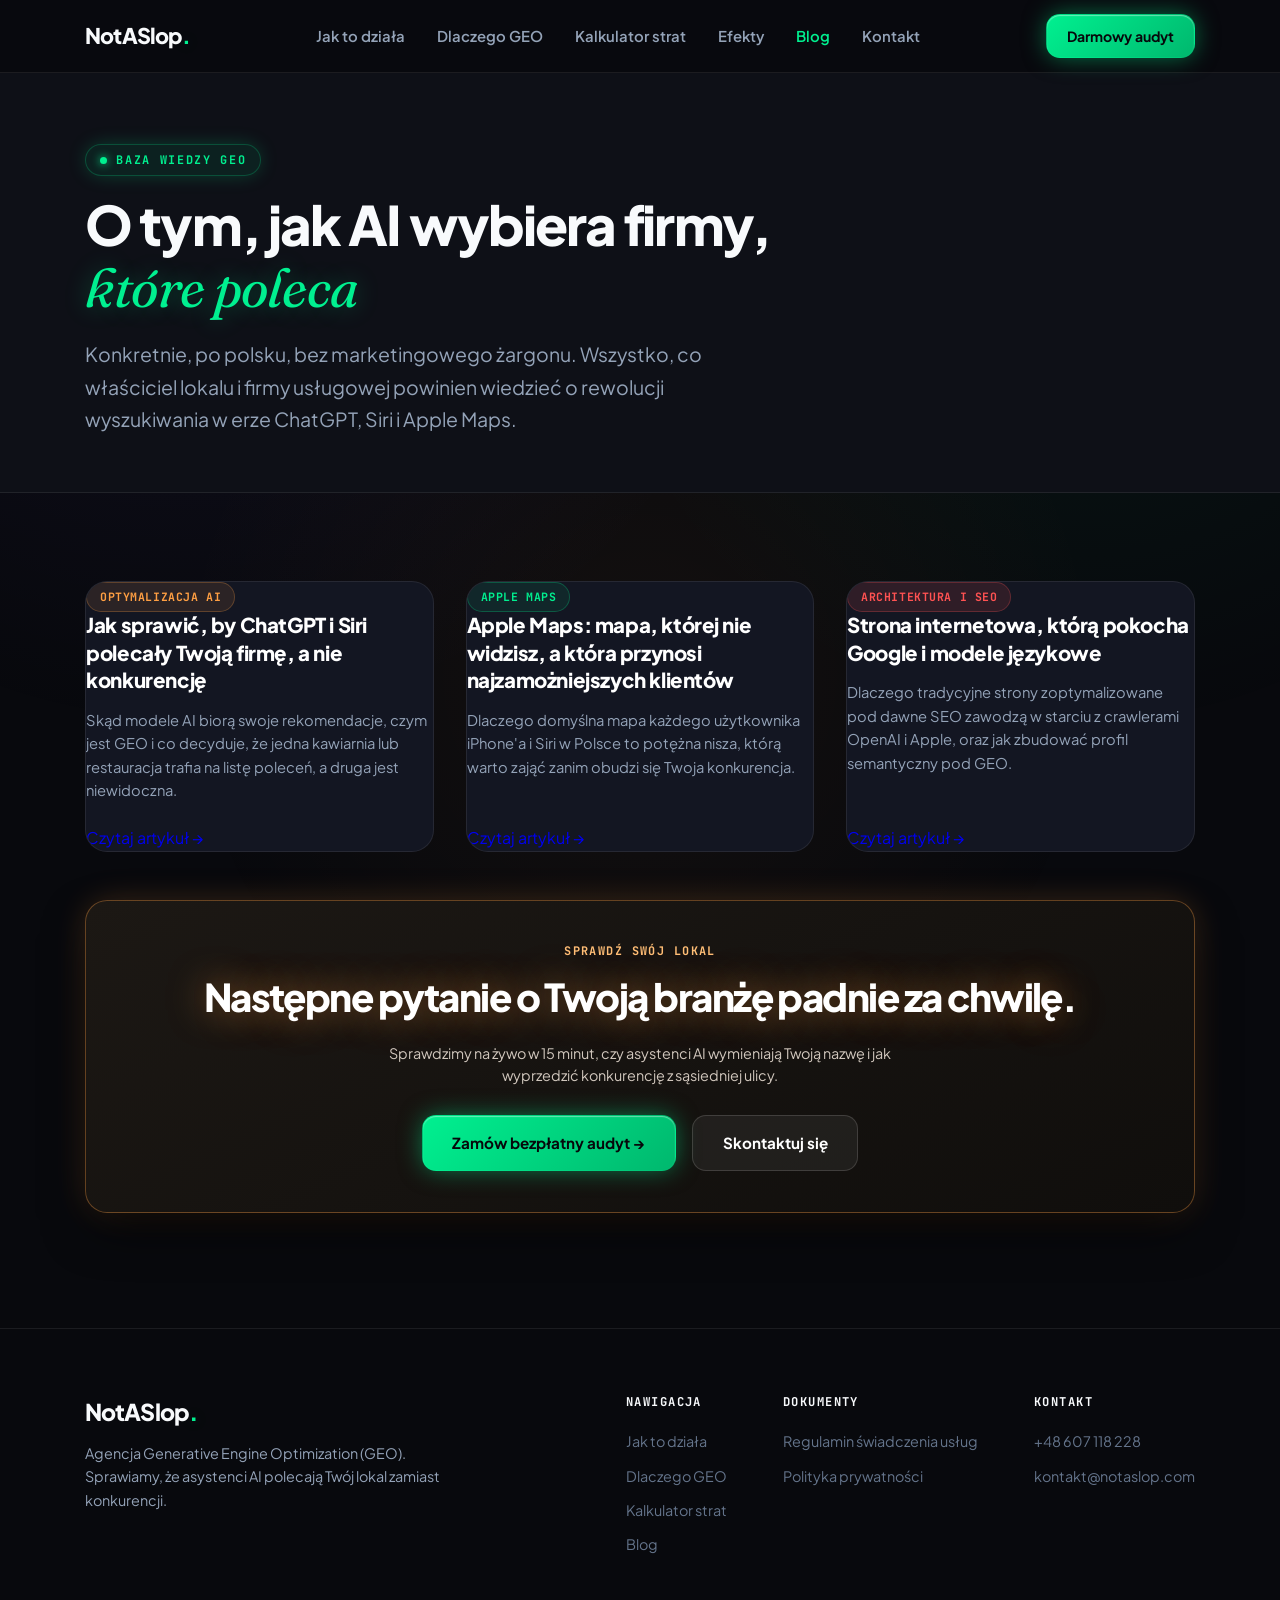
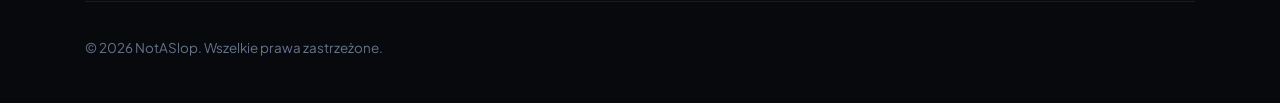
==== blog/index.html @ b5decd17 "Initial commit: NotASlop 3.0 website (GEO agency for ChatGPT & Siri)" ====
<!DOCTYPE html>
<html lang="pl">
<head>
  <meta charset="UTF-8" />
  <meta name="viewport" content="width=device-width, initial-scale=1.0" />
  <title>Blog o GEO i AI | NotASlop</title>
  <meta name="description" content="Jak AI wybiera firmy, które poleca. Wiedza o pozycjonowaniu w ChatGPT, Apple Siri i Apple Maps dla lokalnych biznesów." />
  <link rel="canonical" href="https://notaslop.com/blog/" />
  <meta name="theme-color" content="#08090D" />
  <meta property="og:type" content="website" />
  <meta property="og:title" content="Blog o GEO i AI | NotASlop" />
  <meta property="og:description" content="Jak AI wybiera firmy, które poleca. Wiedza o pozycjonowaniu w ChatGPT, Apple Siri i Apple Maps." />
  <meta property="og:url" content="https://notaslop.com/blog/" />
  <meta property="og:site_name" content="NotASlop" />
  <meta property="og:image" content="https://notaslop.com/og-cover.png" />

  <!-- Google Fonts Preconnect -->
  <link rel="preconnect" href="https://fonts.googleapis.com" />
  <link rel="preconnect" href="https://fonts.gstatic.com" crossorigin />
  <link rel="stylesheet" href="/css/main.css" />
</head>
<body>

  <!-- ═══ NAVIGATION ═══ -->
  <nav class="site-nav">
    <div class="sw nav-container">
      <a href="/" class="brand-logo">NotASlop<span>.</span></a>

      <ul class="nav-links">
        <li><a href="/#jak">Jak to działa</a></li>
        <li><a href="/#versus">Dlaczego GEO</a></li>
        <li><a href="/#kalkulator">Kalkulator strat</a></li>
        <li><a href="/#wyniki">Efekty</a></li>
        <li><a href="/blog/" style="color: var(--emerald);">Blog</a></li>
        <li><a href="/kontakt/">Kontakt</a></li>
      </ul>

      <div class="nav-actions">
        <a href="/#audit" class="btn btn-primary nav-cta-btn">Darmowy audyt</a>
      </div>
    </div>
  </nav>

  <!-- ═══ HERO ═══ -->
  <header class="page-hero">
    <div class="sw">
      <div class="section-label">Baza wiedzy GEO</div>
      <h1 class="section-title">O tym, jak AI wybiera firmy,<br><em>które poleca</em></h1>
      <p class="section-sub">
        Konkretnie, po polsku, bez marketingowego żargonu. Wszystko, co właściciel lokalu i firmy usługowej powinien wiedzieć o rewolucji wyszukiwania w erze ChatGPT, Siri i Apple Maps.
      </p>
    </div>
  </header>

  <!-- ═══ BLOG ARTICLES ═══ -->
  <main class="section" style="padding-top: 2rem;">
    <div class="sw">
      <div class="blog-grid">

        <a href="/blog/jak-byc-polecanym-przez-chatgpt-i-siri/" class="blog-card">
          <span class="pill-badge badge-terra" style="align-self: flex-start;">Optymalizacja AI</span>
          <h3>Jak sprawić, by ChatGPT i Siri polecały Twoją firmę, a nie konkurencję</h3>
          <p>Skąd modele AI biorą swoje rekomendacje, czym jest GEO i co decyduje, że jedna kawiarnia lub restauracja trafia na listę poleceń, a druga jest niewidoczna.</p>
          <span class="read-more">Czytaj artykuł →</span>
        </a>

        <a href="/blog/apple-maps-i-siri-lokalna-widocznosc/" class="blog-card">
          <span class="pill-badge badge-green" style="align-self: flex-start;">Apple Maps</span>
          <h3>Apple Maps: mapa, której nie widzisz, a która przynosi najzamożniejszych klientów</h3>
          <p>Dlaczego domyślna mapa każdego użytkownika iPhone'a i Siri w Polsce to potężna nisza, którą warto zająć zanim obudzi się Twoja konkurencja.</p>
          <span class="read-more">Czytaj artykuł →</span>
        </a>

        <a href="/blog/strona-internetowa-ktora-sprzedaje/" class="blog-card">
          <span class="pill-badge badge-red" style="align-self: flex-start;">Architektura i SEO</span>
          <h3>Strona internetowa, którą pokocha Google i modele językowe</h3>
          <p>Dlaczego tradycyjne strony zoptymalizowane pod dawne SEO zawodzą w starciu z crawlerami OpenAI i Apple, oraz jak zbudować profil semantyczny pod GEO.</p>
          <span class="read-more">Czytaj artykuł →</span>
        </a>

      </div>

      <!-- Callout Band -->
      <div class="calc-result-card" style="margin-top: 3rem; text-align: center;">
        <div class="calc-result-tag">Sprawdź swój lokal</div>
        <div class="calc-amount" style="font-size: clamp(1.8rem, 3.5vw, 2.4rem);">
          Następne pytanie o Twoją branżę padnie za chwilę.
        </div>
        <p class="calc-subtext" style="max-width: 32rem; margin: 0.8rem auto 1.8rem;">
          Sprawdzimy na żywo w 15 minut, czy asystenci AI wymieniają Twoją nazwę i jak wyprzedzić konkurencję z sąsiedniej ulicy.
        </p>
        <div style="display: flex; gap: 1rem; justify-content: center; flex-wrap: wrap;">
          <a href="/#audit" class="btn btn-primary">Zamów bezpłatny audyt →</a>
          <a href="/kontakt/" class="btn btn-ghost-light">Skontaktuj się</a>
        </div>
      </div>
    </div>
  </main>

  <!-- ═══ FOOTER ═══ -->
  <footer class="site-footer">
    <div class="sw">
      <div class="footer-top">
        <div class="footer-brand">
          <a href="/" class="brand-logo">NotASlop<span>.</span></a>
          <p>Agencja Generative Engine Optimization (GEO). Sprawiamy, że asystenci AI polecają Twój lokal zamiast konkurencji.</p>
        </div>
        <div class="footer-nav">
          <div class="footer-col">
            <h5>Nawigacja</h5>
            <ul>
              <li><a href="/#jak">Jak to działa</a></li>
              <li><a href="/#versus">Dlaczego GEO</a></li>
              <li><a href="/#kalkulator">Kalkulator strat</a></li>
              <li><a href="/blog/">Blog</a></li>
            </ul>
          </div>
          <div class="footer-col">
            <h5>Dokumenty</h5>
            <ul>
              <li><a href="/regulamin/">Regulamin świadczenia usług</a></li>
              <li><a href="/polityka_prywatnosci/">Polityka prywatności</a></li>
            </ul>
          </div>
          <div class="footer-col">
            <h5>Kontakt</h5>
            <ul>
              <li><a href="tel:+48607118228">+48 607 118 228</a></li>
              <li><a href="mailto:kontakt@notaslop.com">kontakt@notaslop.com</a></li>
            </ul>
          </div>
        </div>
      </div>
      <div class="footer-bottom">
        <div>© 2026 NotASlop. Wszelkie prawa zastrzeżone.</div>
      </div>
    </div>
  </footer>

</body>
</html>
---- css/main.css ----
/* ══════════════════════════════════════════════════════════════
   NOTASLOP 3.0 — DESIGN SYSTEM & STYLES (DEEP OBSIDIAN & CYBER-EMERALD)
   Sculpted Typography: Plus Jakarta Sans + Fraunces + JetBrains Mono.
   Zero framework bloat. 100% Native, blistering performance.
   ══════════════════════════════════════════════════════════════ */

@import url('https://fonts.googleapis.com/css2?family=Fraunces:ital,opsz,wght@0,9..144,400;0,9..144,600;0,9..144,700;0,9..144,800;1,9..144,400;1,9..144,600;1,9..144,700&family=JetBrains+Mono:wght@400;500;600;700&family=Plus+Jakarta+Sans:ital,wght@0,300;0,400;0,500;0,600;0,700;0,800;1,400;1,600;1,700&display=swap');

*, *::before, *::after {
  box-sizing: border-box;
  margin: 0;
  padding: 0;
}

:root {
  /* Deep Obsidian Spatial Palette */
  --bg-base: #08090D;
  --bg-elevated: #0E1017;
  --surface-1: #131622;
  --surface-2: #1A1F2E;
  --surface-3: #23293D;
  
  --surface-glass: rgba(19, 22, 34, 0.78);
  --surface-glass-light: rgba(255, 255, 255, 0.035);
  
  /* Borders & Highlights */
  --border-subtle: rgba(255, 255, 255, 0.08);
  --border-medium: rgba(255, 255, 255, 0.14);
  --border-highlight: rgba(255, 255, 255, 0.24);
  --border-glow: rgba(0, 240, 144, 0.35);
  
  /* Luminous Brand Accents */
  --emerald: #00F090;
  --emerald-l: #6EF7B9;
  --emerald-d: #00B86E;
  --emerald-glow: rgba(0, 240, 144, 0.28);
  --emerald-bg: rgba(0, 240, 144, 0.08);
  
  --amber: #FF9F43;
  --amber-l: #FFBE76;
  --amber-d: #E67E22;
  --amber-glow: rgba(255, 159, 67, 0.28);
  --amber-bg: rgba(255, 159, 67, 0.1);
  
  --violet: #7C5CFC;
  --violet-glow: rgba(124, 92, 252, 0.28);
  --violet-bg: rgba(124, 92, 252, 0.08);
  
  --cyan: #38BDF8;
  --red: #FF5252;
  --red-bg: rgba(255, 82, 82, 0.12);
  
  /* Typography Colors */
  --text-primary: #F8FAFC;
  --text-secondary: #94A3B8;
  --text-muted: #64748B;
  --text-dim: #475569;
  --white: #FFFFFF;
  
  /* Sculpted Font Stacks */
  --fd: 'Plus Jakarta Sans', -apple-system, BlinkMacSystemFont, 'Segoe UI', Roboto, sans-serif;
  --fb: 'Plus Jakarta Sans', -apple-system, BlinkMacSystemFont, 'Segoe UI', Roboto, sans-serif;
  --fs: 'Fraunces', Georgia, serif;
  --fm: 'JetBrains Mono', ui-monospace, SFMono-Regular, monospace;
  
  /* Curves & Shadows */
  --radius-sm: 8px;
  --radius-md: 14px;
  --radius-lg: 22px;
  --radius-xl: 32px;
  
  --shadow-sm: 0 2px 8px rgba(0, 0, 0, 0.3);
  --shadow-md: 0 12px 32px -8px rgba(0, 0, 0, 0.5);
  --shadow-lg: 0 24px 60px -12px rgba(0, 0, 0, 0.7);
  --shadow-glow-emerald: 0 0 35px -5px rgba(0, 240, 144, 0.35);
  --shadow-glow-amber: 0 0 35px -5px rgba(255, 159, 67, 0.35);
  
  /* Layout */
  --max-w: 1180px;
}

html {
  scroll-behavior: smooth;
  scroll-padding-top: 5.5rem;
  background-color: var(--bg-base);
}

body {
  background-color: var(--bg-base);
  color: var(--text-primary);
  font-family: var(--fb);
  font-size: 1rem;
  line-height: 1.6;
  overflow-x: hidden;
  -webkit-font-smoothing: antialiased;
  -moz-osx-font-smoothing: grayscale;
  position: relative;
}

/* Background Ambient Lighting Mesh */
body::before {
  content: '';
  position: fixed;
  top: 0;
  left: 0;
  right: 0;
  bottom: 0;
  background: 
    radial-gradient(circle at 15% 15%, rgba(124, 92, 252, 0.08) 0%, transparent 45%),
    radial-gradient(circle at 85% 25%, rgba(0, 240, 144, 0.06) 0%, transparent 40%),
    radial-gradient(circle at 50% 75%, rgba(255, 159, 67, 0.05) 0%, transparent 50%);
  pointer-events: none;
  z-index: 0;
}

/* ── LAYOUT UTILITIES ── */
.sw {
  max-width: var(--max-w);
  margin: 0 auto;
  padding: 0 clamp(1.2rem, 4vw, 2.2rem);
  position: relative;
  z-index: 1;
}

.section {
  padding: clamp(5rem, 9vw, 8.5rem) 0;
  position: relative;
  z-index: 1;
}

.section-label {
  display: inline-flex;
  align-items: center;
  gap: 0.6rem;
  font-family: var(--fm);
  font-size: 0.74rem;
  font-weight: 700;
  letter-spacing: 0.14em;
  text-transform: uppercase;
  color: var(--emerald);
  background: var(--emerald-bg);
  border: 1px solid rgba(0, 240, 144, 0.22);
  padding: 0.35rem 0.85rem;
  border-radius: 999px;
  margin-bottom: 1.1rem;
  box-shadow: 0 0 20px -3px var(--emerald-glow);
}

.section-label::before {
  content: '';
  display: inline-block;
  width: 7px;
  height: 7px;
  border-radius: 50%;
  background-color: var(--emerald);
  box-shadow: 0 0 8px var(--emerald);
}

.section-title {
  font-family: var(--fd);
  font-size: clamp(2.1rem, 4.4vw, 3.4rem);
  font-weight: 800;
  line-height: 1.12;
  letter-spacing: -0.035em;
  color: var(--text-primary);
  margin-bottom: 1.2rem;
  text-wrap: balance;
}

.section-title em {
  font-family: var(--fs);
  font-style: italic;
  font-weight: 400;
  letter-spacing: -0.01em;
  color: var(--emerald);
  text-shadow: 0 0 25px rgba(0, 240, 144, 0.3);
}

.section-sub {
  font-size: clamp(1.05rem, 1.8vw, 1.22rem);
  line-height: 1.68;
  color: var(--text-secondary);
  max-width: 44rem;
}

/* ── BUTTONS & BADGES ── */
.btn {
  display: inline-flex;
  align-items: center;
  justify-content: center;
  gap: 0.55rem;
  font-family: var(--fb);
  font-size: 0.95rem;
  font-weight: 700;
  text-decoration: none;
  cursor: pointer;
  border-radius: var(--radius-md);
  padding: 0.9rem 1.85rem;
  transition: all 0.24s cubic-bezier(0.16, 1, 0.3, 1);
  border: 1px solid transparent;
  position: relative;
  overflow: hidden;
}

.btn-primary {
  background: linear-gradient(135deg, var(--emerald) 0%, var(--emerald-d) 100%);
  color: #06080B;
  box-shadow: 0 0 24px -2px rgba(0, 240, 144, 0.5), inset 0 1px 1px rgba(255, 255, 255, 0.4);
}

.btn-primary:hover {
  background: linear-gradient(135deg, var(--emerald-l) 0%, var(--emerald) 100%);
  transform: translateY(-2px);
  box-shadow: 0 0 35px 2px rgba(0, 240, 144, 0.65), inset 0 1px 1px rgba(255, 255, 255, 0.5);
}

.btn-ghost {
  background: rgba(255, 255, 255, 0.04);
  color: var(--text-primary);
  border-color: var(--border-medium);
  backdrop-filter: blur(8px);
}

.btn-ghost:hover {
  border-color: var(--emerald);
  color: var(--emerald);
  background: rgba(0, 240, 144, 0.08);
  transform: translateY(-2px);
  box-shadow: 0 0 20px -4px var(--emerald-glow);
}

/* High-contrast ghost on dark / card surfaces */
.btn-ghost-light {
  background: rgba(255, 255, 255, 0.06);
  color: var(--white);
  border-color: var(--border-medium);
}

.btn-ghost-light:hover {
  border-color: var(--emerald);
  color: var(--emerald);
  background: rgba(0, 240, 144, 0.1);
  transform: translateY(-2px);
}

.btn-whatsapp {
  background: linear-gradient(135deg, #25D366 0%, #128C7E 100%);
  color: #FFFFFF;
  font-weight: 700;
  box-shadow: 0 10px 25px -4px rgba(37, 211, 102, 0.4), inset 0 1px 1px rgba(255, 255, 255, 0.3);
  border: 1px solid rgba(255, 255, 255, 0.15);
}

.btn-whatsapp:hover {
  background: linear-gradient(135deg, #2FE674 0%, #1EBE5D 100%);
  transform: translateY(-2px);
  box-shadow: 0 14px 32px -2px rgba(37, 211, 102, 0.55);
}

.pill-badge {
  display: inline-flex;
  align-items: center;
  gap: 0.45rem;
  padding: 0.3rem 0.8rem;
  border-radius: 999px;
  font-family: var(--fm);
  font-size: 0.72rem;
  font-weight: 700;
  letter-spacing: 0.05em;
  text-transform: uppercase;
}

.badge-green {
  background-color: var(--emerald-bg);
  color: var(--emerald);
  border: 1px solid rgba(0, 240, 144, 0.25);
}

.badge-red {
  background-color: var(--red-bg);
  color: var(--red);
  border: 1px solid rgba(255, 82, 82, 0.25);
}

.badge-terra {
  background-color: var(--amber-bg);
  color: var(--amber);
  border: 1px solid rgba(255, 159, 67, 0.25);
}

/* ── NAVIGATION BAR ── */
.site-nav {
  position: fixed;
  top: 0;
  left: 0;
  right: 0;
  z-index: 999;
  background: rgba(8, 9, 13, 0.82);
  backdrop-filter: blur(20px);
  -webkit-backdrop-filter: blur(20px);
  border-bottom: 1px solid var(--border-subtle);
  transition: all 0.2s ease;
}

.nav-container {
  display: flex;
  align-items: center;
  justify-content: space-between;
  height: 4.5rem;
}

.brand-logo {
  font-family: var(--fd);
  font-size: 1.35rem;
  font-weight: 800;
  letter-spacing: -0.04em;
  color: var(--text-primary);
  text-decoration: none;
  display: inline-flex;
  align-items: baseline;
}

.brand-logo span {
  color: var(--emerald);
  text-shadow: 0 0 15px var(--emerald-glow);
}

.nav-links {
  display: flex;
  align-items: center;
  gap: 2rem;
  list-style: none;
}

.nav-links a {
  color: var(--text-secondary);
  text-decoration: none;
  font-size: 0.93rem;
  font-weight: 600;
  transition: all 0.16s ease;
}

.nav-links a:hover {
  color: var(--emerald);
  text-shadow: 0 0 12px var(--emerald-glow);
}

.nav-actions {
  display: flex;
  align-items: center;
  gap: 1rem;
}

.lang-switch {
  display: inline-flex;
  border: 1px solid var(--border-medium);
  border-radius: 999px;
  overflow: hidden;
  padding: 3px;
  background: rgba(255, 255, 255, 0.03);
}

.lang-btn {
  background: none;
  border: none;
  padding: 0.3rem 0.7rem;
  font-family: var(--fm);
  font-size: 0.74rem;
  font-weight: 700;
  color: var(--text-muted);
  cursor: pointer;
  border-radius: 999px;
  transition: all 0.15s ease;
}

.lang-btn.active {
  background-color: var(--surface-2);
  color: var(--emerald);
  box-shadow: 0 0 10px rgba(0, 0, 0, 0.4);
}

.nav-cta-btn {
  padding: 0.6rem 1.25rem;
  font-size: 0.88rem;
}

/* Mobile Nav Toggle & Drawer */
.mobile-nav-toggle {
  display: none;
  background: none;
  border: none;
  cursor: pointer;
  padding: 0.4rem 0.6rem;
  font-size: 1.6rem;
  line-height: 1;
  color: var(--text-primary);
}

.mobile-menu-drawer {
  display: none;
  position: fixed;
  top: 4.5rem;
  left: 0;
  right: 0;
  bottom: 0;
  background: rgba(8, 9, 13, 0.96);
  backdrop-filter: blur(24px);
  z-index: 998;
  padding: 2.5rem 1.8rem;
  flex-direction: column;
  gap: 1.4rem;
  border-top: 1px solid var(--border-subtle);
  animation: drawerSlide 0.22s ease forwards;
  overflow-y: auto;
}

.mobile-menu-drawer.open {
  display: flex;
}

.mobile-menu-drawer a {
  font-family: var(--fd);
  font-size: 1.35rem;
  font-weight: 700;
  color: var(--text-primary);
  text-decoration: none;
  padding-bottom: 0.9rem;
  border-bottom: 1px solid var(--border-subtle);
}

.mobile-menu-drawer a:hover {
  color: var(--emerald);
}

@keyframes drawerSlide {
  from { opacity: 0; transform: translateY(-10px); }
  to { opacity: 1; transform: translateY(0); }
}

/* ── HERO SECTION ── */
.hero-section {
  padding-top: calc(4.5rem + clamp(3rem, 7vw, 5.5rem));
  padding-bottom: clamp(3.5rem, 7vw, 6rem);
  position: relative;
}

.hero-grid {
  display: grid;
  grid-template-columns: 1.15fr 0.85fr;
  gap: clamp(2rem, 5vw, 4.5rem);
  align-items: center;
}

.hero-content h1 {
  font-family: var(--fd);
  font-size: clamp(2.4rem, 5.2vw, 4.1rem);
  font-weight: 800;
  line-height: 1.06;
  letter-spacing: -0.04em;
  margin-bottom: 1.4rem;
  text-wrap: balance;
  color: var(--text-primary);
}

.hero-content h1 em {
  font-family: var(--fs);
  font-style: italic;
  font-weight: 400;
  color: var(--emerald);
  text-shadow: 0 0 30px rgba(0, 240, 144, 0.4);
}

.hero-lead {
  font-size: clamp(1.08rem, 2vw, 1.25rem);
  line-height: 1.68;
  color: var(--text-secondary);
  margin-bottom: 2.2rem;
  max-width: 38rem;
}

.hero-lead strong {
  color: var(--text-primary);
  font-weight: 700;
}

.hero-buttons {
  display: flex;
  gap: 1rem;
  flex-wrap: wrap;
  margin-bottom: 2.4rem;
}

.hero-trust-bar {
  display: flex;
  align-items: center;
  gap: 1.5rem;
  padding-top: 1.5rem;
  border-top: 1px solid var(--border-subtle);
  font-size: 0.86rem;
  color: var(--text-muted);
}

.hero-trust-bar .ai-icons {
  display: flex;
  gap: 1rem;
  align-items: center;
  font-family: var(--fm);
  font-size: 0.78rem;
  font-weight: 700;
  color: var(--text-primary);
}

/* ── INTERACTIVE OLED PHONE SIMULATOR ── */
.phone-mockup-wrapper {
  display: flex;
  flex-direction: column;
  align-items: center;
  position: relative;
}

.phone-device {
  width: min(348px, 92vw);
  background: linear-gradient(155deg, #242938 0%, #0F121C 100%);
  border-radius: 48px;
  padding: 0.85rem;
  box-shadow: 
    0 40px 100px -20px rgba(0, 0, 0, 0.9), 
    0 0 0 1.5px rgba(255, 255, 255, 0.16) inset,
    0 0 50px -10px rgba(0, 240, 144, 0.18);
  position: relative;
  transition: transform 0.3s ease;
}

.phone-notch {
  width: 106px;
  height: 24px;
  background: #06070A;
  border-radius: 20px;
  position: absolute;
  top: 1.1rem;
  left: 50%;
  transform: translateX(-50%);
  z-index: 10;
  border: 1px solid rgba(255, 255, 255, 0.08);
}

.phone-screen {
  background: #06070B;
  border-radius: 40px;
  overflow: hidden;
  min-height: 530px;
  display: flex;
  flex-direction: column;
  position: relative;
  border: 1px solid rgba(255, 255, 255, 0.04);
}

.phone-header {
  padding: 2.6rem 1.1rem 0.95rem;
  text-align: center;
  border-bottom: 1px solid var(--border-subtle);
  background: rgba(14, 17, 26, 0.95);
  backdrop-filter: blur(10px);
}

.phone-header .ai-name {
  font-family: var(--fd);
  font-size: 0.94rem;
  font-weight: 800;
  color: #FFFFFF;
  letter-spacing: -0.01em;
}

.phone-header .ai-status {
  font-family: var(--fm);
  font-size: 0.72rem;
  color: var(--emerald);
  display: inline-flex;
  align-items: center;
  gap: 0.35rem;
  margin-top: 0.15rem;
}

.phone-header .ai-status::before {
  content: '';
  display: inline-block;
  width: 5px;
  height: 5px;
  border-radius: 50%;
  background-color: var(--emerald);
  box-shadow: 0 0 6px var(--emerald);
}

.phone-chat-body {
  flex: 1;
  padding: 1.2rem 1rem;
  display: flex;
  flex-direction: column;
  gap: 0.95rem;
  overflow-y: auto;
}

.chat-bubble {
  padding: 0.85rem 1.05rem;
  border-radius: 20px;
  font-size: 0.86rem;
  line-height: 1.5;
  max-width: 92%;
  animation: bubblePop 0.3s cubic-bezier(0.16, 1, 0.3, 1) forwards;
}

.chat-bubble.user {
  align-self: flex-end;
  background: linear-gradient(135deg, #1F2538 0%, #2A324B 100%);
  color: #F8FAFC;
  border-bottom-right-radius: 4px;
  border: 1px solid rgba(255, 255, 255, 0.12);
  box-shadow: 0 4px 15px rgba(0, 0, 0, 0.3);
}

.chat-bubble.ai {
  align-self: flex-start;
  background: rgba(18, 22, 34, 0.95);
  color: #E2E8F0;
  border-bottom-left-radius: 4px;
  border: 1px solid rgba(0, 240, 144, 0.25);
  box-shadow: 0 4px 20px rgba(0, 0, 0, 0.4), inset 0 1px 0 rgba(255, 255, 255, 0.08);
}

.chat-bubble.ai .top-pick {
  color: var(--emerald);
  font-weight: 700;
  text-shadow: 0 0 10px rgba(0, 240, 144, 0.3);
}

.chat-bubble.ai .competitor {
  color: var(--red);
  opacity: 0.85;
}

.chat-typing {
  align-self: flex-start;
  background: rgba(18, 22, 34, 0.8);
  border-radius: 18px;
  border-bottom-left-radius: 4px;
  padding: 0.8rem 1.1rem;
  display: inline-flex;
  gap: 5px;
  align-items: center;
  border: 1px solid var(--border-subtle);
}

.chat-typing span {
  width: 6px;
  height: 6px;
  border-radius: 50%;
  background: var(--emerald);
  animation: typingDot 1.2s infinite;
  box-shadow: 0 0 6px var(--emerald);
}

.chat-typing span:nth-child(2) { animation-delay: 0.2s; }
.chat-typing span:nth-child(3) { animation-delay: 0.4s; }

@keyframes typingDot {
  0%, 60%, 100% { transform: translateY(0); opacity: 0.35; }
  30% { transform: translateY(-4px); opacity: 1; }
}

@keyframes bubblePop {
  from { opacity: 0; transform: translateY(10px) scale(0.97); }
  to { opacity: 1; transform: translateY(0) scale(1); }
}

/* Simulator controls under the phone */
.simulator-controls {
  margin-top: 1.4rem;
  display: flex;
  flex-direction: column;
  gap: 0.75rem;
  width: 100%;
  max-width: 348px;
}

.sim-toggle-mode {
  display: grid;
  grid-template-columns: 1fr 1fr;
  background: var(--surface-1);
  padding: 3px;
  border-radius: 14px;
  border: 1px solid var(--border-subtle);
}

.sim-mode-btn {
  background: none;
  border: none;
  padding: 0.55rem 0.7rem;
  font-family: var(--fb);
  font-size: 0.8rem;
  font-weight: 700;
  border-radius: 11px;
  cursor: pointer;
  color: var(--text-muted);
  transition: all 0.2s ease;
}

.sim-mode-btn.active.before {
  background: rgba(255, 82, 82, 0.16);
  color: #FFA4A4;
  border: 1px solid rgba(255, 82, 82, 0.3);
  box-shadow: 0 2px 10px rgba(0, 0, 0, 0.4);
}

.sim-mode-btn.active.after {
  background: var(--emerald-bg);
  color: var(--emerald);
  border: 1px solid rgba(0, 240, 144, 0.35);
  box-shadow: 0 0 15px -3px var(--emerald-glow);
}

.sim-chips {
  display: flex;
  gap: 0.45rem;
  overflow-x: auto;
  padding-bottom: 4px;
}

.sim-chip {
  white-space: nowrap;
  background: var(--surface-1);
  border: 1px solid var(--border-subtle);
  padding: 0.4rem 0.85rem;
  border-radius: 999px;
  font-size: 0.76rem;
  font-weight: 600;
  color: var(--text-secondary);
  cursor: pointer;
  transition: all 0.16s ease;
}

.sim-chip:hover, .sim-chip.active {
  border-color: var(--emerald);
  color: var(--emerald);
  background: var(--emerald-bg);
  box-shadow: 0 0 12px -3px var(--emerald-glow);
}

/* ── TICKER STRIP ── */
.ticker-strip {
  background: var(--bg-elevated);
  border-top: 1px solid var(--border-subtle);
  border-bottom: 1px solid var(--border-subtle);
  padding: 2.6rem 0;
  position: relative;
  z-index: 1;
}

.ticker-grid {
  display: grid;
  grid-template-columns: repeat(4, 1fr);
  gap: 2rem;
  text-align: center;
}

.ticker-item .val {
  font-family: var(--fd);
  font-size: clamp(2.2rem, 3.6vw, 3rem);
  font-weight: 800;
  letter-spacing: -0.035em;
  color: var(--emerald);
  line-height: 1;
  margin-bottom: 0.45rem;
  text-shadow: 0 0 25px rgba(0, 240, 144, 0.35);
}

.ticker-item .desc {
  font-size: 0.88rem;
  color: var(--text-secondary);
  max-width: 15rem;
  margin: 0 auto;
  line-height: 1.45;
}

/* ── MOMENT OF TRUTH (VERSUS) ── */
.versus-section {
  background: var(--bg-base);
  border-bottom: 1px solid var(--border-subtle);
}

.versus-grid {
  display: grid;
  grid-template-columns: 1fr 1fr;
  gap: 2rem;
  margin-top: 3.5rem;
}

.vs-card {
  border-radius: var(--radius-xl);
  padding: clamp(2rem, 4.5vw, 3rem);
  display: flex;
  flex-direction: column;
  position: relative;
  border: 1px solid var(--border-subtle);
  backdrop-filter: blur(16px);
}

.vs-card.bad {
  background: rgba(255, 82, 82, 0.03);
  border-color: rgba(255, 82, 82, 0.18);
}

.vs-card.good {
  background: linear-gradient(160deg, rgba(0, 240, 144, 0.06) 0%, rgba(19, 22, 34, 0.9) 100%);
  border-color: rgba(0, 240, 144, 0.35);
  box-shadow: 0 20px 50px -10px rgba(0, 0, 0, 0.7), 0 0 40px -10px var(--emerald-glow);
}

.vs-card .card-head {
  display: flex;
  justify-content: space-between;
  align-items: center;
  margin-bottom: 1.6rem;
}

.vs-card h3 {
  font-family: var(--fd);
  font-size: 1.6rem;
  font-weight: 800;
  letter-spacing: -0.025em;
  margin-bottom: 1.6rem;
}

.vs-list {
  list-style: none;
  display: flex;
  flex-direction: column;
  gap: 1.1rem;
}

.vs-list li {
  display: flex;
  align-items: flex-start;
  gap: 0.9rem;
  font-size: 0.96rem;
  line-height: 1.6;
}

.vs-card.bad .vs-list li {
  color: var(--text-secondary);
}

.vs-card.good .vs-list li {
  color: #E2E8F0;
}

.vs-list .ico {
  font-size: 1.15rem;
  flex-shrink: 0;
  margin-top: 0.1rem;
}

/* ── INTERACTIVE LOSS CALCULATOR ── */
.calc-section {
  background: var(--bg-elevated);
  border-bottom: 1px solid var(--border-subtle);
}

.calc-box {
  background: var(--surface-1);
  border: 1px solid var(--border-medium);
  border-radius: var(--radius-xl);
  padding: clamp(2.2rem, 5vw, 3.8rem);
  box-shadow: var(--shadow-lg), inset 0 1px 1px rgba(255, 255, 255, 0.1);
  margin-top: 3.5rem;
  display: grid;
  grid-template-columns: 1.15fr 0.85fr;
  gap: 3.5rem;
  align-items: center;
  position: relative;
  overflow: hidden;
}

.calc-box::before {
  content: '';
  position: absolute;
  top: 0;
  right: 0;
  width: 300px;
  height: 300px;
  background: radial-gradient(circle, rgba(255, 159, 67, 0.12) 0%, transparent 70%);
  pointer-events: none;
}

.calc-inputs {
  display: flex;
  flex-direction: column;
  gap: 2.2rem;
}

.input-group {
  display: flex;
  flex-direction: column;
  gap: 0.75rem;
}

.input-header {
  display: flex;
  justify-content: space-between;
  align-items: baseline;
}

.input-label {
  font-size: 0.96rem;
  font-weight: 600;
  color: var(--text-primary);
}

.input-value-display {
  font-family: var(--fm);
  font-size: 1.3rem;
  font-weight: 700;
  color: var(--amber);
  text-shadow: 0 0 15px rgba(255, 159, 67, 0.35);
}

.range-slider {
  -webkit-appearance: none;
  appearance: none;
  width: 100%;
  height: 8px;
  background: var(--surface-3);
  border-radius: 999px;
  outline: none;
  border: 1px solid var(--border-subtle);
}

.range-slider::-webkit-slider-thumb {
  -webkit-appearance: none;
  appearance: none;
  width: 24px;
  height: 24px;
  border-radius: 50%;
  background: linear-gradient(135deg, var(--amber-l), var(--amber));
  cursor: pointer;
  box-shadow: 0 0 16px var(--amber-glow);
  transition: transform 0.15s ease;
  border: 2px solid #FFFFFF;
}

.range-slider::-webkit-slider-thumb:hover {
  transform: scale(1.2);
}

.calc-result-card {
  background: linear-gradient(155deg, #1C1814 0%, #100E0C 100%);
  border: 1px solid rgba(255, 159, 67, 0.35);
  border-radius: var(--radius-lg);
  padding: 2.6rem 2rem;
  text-align: center;
  display: flex;
  flex-direction: column;
  align-items: center;
  position: relative;
  overflow: hidden;
  box-shadow: 0 20px 50px -10px rgba(0, 0, 0, 0.8), 0 0 35px -5px var(--amber-glow);
}

.calc-result-tag {
  font-family: var(--fm);
  font-size: 0.74rem;
  font-weight: 700;
  text-transform: uppercase;
  letter-spacing: 0.12em;
  color: var(--amber-l);
  margin-bottom: 0.9rem;
}

.calc-amount {
  font-family: var(--fd);
  font-size: clamp(2.5rem, 5.2vw, 3.6rem);
  font-weight: 800;
  letter-spacing: -0.04em;
  color: #FFFFFF;
  line-height: 1.08;
  margin-bottom: 0.75rem;
  text-shadow: 0 0 35px rgba(255, 159, 67, 0.5);
}

.calc-subtext {
  font-size: 0.9rem;
  color: #D1C7BD;
  line-height: 1.55;
  margin-bottom: 1.8rem;
}

/* ── CASE STUDIES / TANGIBLE PROOF ── */
.proof-section {
  background: var(--bg-base);
  border-bottom: 1px solid var(--border-subtle);
}

.proof-grid {
  display: grid;
  grid-template-columns: repeat(3, 1fr);
  gap: 1.8rem;
  margin-top: 3.5rem;
}

.proof-card {
  background: var(--surface-1);
  border: 1px solid var(--border-subtle);
  border-radius: var(--radius-lg);
  padding: 2.2rem;
  display: flex;
  flex-direction: column;
  transition: transform 0.22s ease, box-shadow 0.22s ease, border-color 0.22s ease;
  position: relative;
}

.proof-card:hover {
  transform: translateY(-4px);
  box-shadow: var(--shadow-md), 0 0 25px -5px var(--emerald-glow);
  border-color: rgba(0, 240, 144, 0.35);
}

.proof-metric {
  font-family: var(--fd);
  font-size: 2.4rem;
  font-weight: 800;
  letter-spacing: -0.03em;
  color: var(--emerald);
  margin-bottom: 0.35rem;
  text-shadow: 0 0 20px rgba(0, 240, 144, 0.3);
}

.proof-tag {
  font-family: var(--fm);
  font-size: 0.74rem;
  font-weight: 700;
  text-transform: uppercase;
  color: var(--text-muted);
  margin-bottom: 1.1rem;
}

.proof-desc {
  font-size: 0.95rem;
  color: var(--text-secondary);
  line-height: 1.65;
}

/* ── 3-STEP PROCESS ── */
.process-section {
  background: var(--bg-elevated);
  border-bottom: 1px solid var(--border-subtle);
}

.process-grid {
  display: grid;
  grid-template-columns: repeat(3, 1fr);
  gap: 2rem;
  margin-top: 3.5rem;
}

.process-card {
  background: var(--surface-1);
  border: 1px solid var(--border-subtle);
  border-radius: var(--radius-lg);
  padding: 2.4rem 2.1rem;
  position: relative;
  display: flex;
  flex-direction: column;
  transition: border-color 0.2s ease;
}

.process-card:hover {
  border-color: var(--border-highlight);
}

.step-num {
  font-family: var(--fm);
  font-size: 1.7rem;
  font-weight: 700;
  color: var(--emerald);
  margin-bottom: 1.1rem;
  text-shadow: 0 0 15px var(--emerald-glow);
}

.process-card h3 {
  font-family: var(--fd);
  font-size: 1.35rem;
  font-weight: 800;
  letter-spacing: -0.02em;
  margin-bottom: 0.85rem;
  color: var(--text-primary);
}

.process-card p {
  font-size: 0.94rem;
  color: var(--text-secondary);
  line-height: 1.68;
}

/* ── FREE AUDIT & LEAD CAPTURE SECTION ── */
.audit-section {
  background: var(--bg-base);
  color: var(--text-primary);
  position: relative;
  overflow: hidden;
  border-bottom: 1px solid var(--border-subtle);
}

.audit-grid {
  display: grid;
  grid-template-columns: 1fr 1fr;
  gap: 4rem;
  align-items: center;
}

.audit-content .section-label {
  color: var(--emerald);
}

.audit-content .section-title {
  color: #FFFFFF;
}

.audit-content .section-sub {
  color: var(--text-secondary);
  margin-bottom: 2rem;
}

.exclusivity-box {
  background: rgba(255, 255, 255, 0.03);
  border: 1px solid var(--border-medium);
  border-radius: var(--radius-md);
  padding: 1.35rem 1.5rem;
  margin-top: 2.2rem;
}

.exclusivity-box h4 {
  font-size: 0.94rem;
  font-weight: 700;
  color: var(--amber);
  margin-bottom: 0.45rem;
  display: flex;
  align-items: center;
  gap: 0.5rem;
}

.exclusivity-box p {
  font-size: 0.88rem;
  color: var(--text-secondary);
  line-height: 1.6;
}

/* Audit Form Card */
.audit-card {
  background: var(--surface-1);
  color: var(--text-primary);
  border: 1px solid var(--border-medium);
  border-radius: var(--radius-xl);
  padding: clamp(2.2rem, 4.5vw, 3rem);
  box-shadow: var(--shadow-lg), 0 0 50px -15px rgba(0, 0, 0, 0.8);
}

.audit-card h3 {
  font-family: var(--fd);
  font-size: 1.6rem;
  font-weight: 800;
  letter-spacing: -0.025em;
  margin-bottom: 0.45rem;
  color: #FFFFFF;
}

.audit-card .card-subtitle {
  font-size: 0.9rem;
  color: var(--text-muted);
  margin-bottom: 2rem;
}

.audit-form {
  display: flex;
  flex-direction: column;
  gap: 1.2rem;
}

.form-field {
  display: flex;
  flex-direction: column;
  gap: 0.45rem;
}

.form-field label {
  font-family: var(--fm);
  font-size: 0.78rem;
  font-weight: 600;
  text-transform: uppercase;
  letter-spacing: 0.06em;
  color: var(--text-secondary);
}

.form-field input,
.form-field select {
  font-family: var(--fb);
  font-size: 0.96rem;
  padding: 0.85rem 1.1rem;
  border-radius: var(--radius-sm);
  border: 1px solid var(--border-medium);
  background: var(--surface-2);
  color: #FFFFFF;
  transition: border-color 0.16s ease, box-shadow 0.16s ease;
  outline: none;
}

.form-field input:focus,
.form-field select:focus {
  border-color: var(--emerald);
  background: var(--surface-3);
  box-shadow: 0 0 0 3px var(--emerald-bg);
}

.form-actions {
  display: flex;
  flex-direction: column;
  gap: 0.85rem;
  margin-top: 0.8rem;
}

.form-guarantee {
  text-align: center;
  font-size: 0.8rem;
  color: var(--text-muted);
  margin-top: 0.5rem;
}

/* ── FAQ ACCORDION ── */
.faq-section {
  background: var(--bg-elevated);
  border-bottom: 1px solid var(--border-subtle);
}

.faq-list {
  max-width: 50rem;
  margin: 3.5rem auto 0;
  display: flex;
  flex-direction: column;
  gap: 0.95rem;
}

.faq-item {
  background: var(--surface-1);
  border: 1px solid var(--border-subtle);
  border-radius: var(--radius-md);
  padding: 0 1.8rem;
  transition: border-color 0.2s ease, box-shadow 0.2s ease;
}

.faq-item[open] {
  border-color: rgba(0, 240, 144, 0.35);
  box-shadow: 0 4px 20px rgba(0, 0, 0, 0.4), 0 0 20px -5px var(--emerald-glow);
}

.faq-question {
  list-style: none;
  cursor: pointer;
  padding: 1.45rem 0;
  font-family: var(--fd);
  font-weight: 700;
  font-size: 1.12rem;
  letter-spacing: -0.015em;
  color: var(--text-primary);
  display: flex;
  justify-content: space-between;
  align-items: center;
  gap: 1.2rem;
  user-select: none;
}

.faq-question::-webkit-details-marker {
  display: none;
}

.faq-question::after {
  content: '+';
  font-family: var(--fm);
  font-size: 1.4rem;
  font-weight: 500;
  color: var(--emerald);
  transition: transform 0.2s ease;
  flex-shrink: 0;
}

.faq-item[open] .faq-question::after {
  transform: rotate(45deg);
}

.faq-answer {
  padding-bottom: 1.5rem;
  font-size: 0.98rem;
  color: var(--text-secondary);
  line-height: 1.72;
}

.faq-answer p:not(:last-child) {
  margin-bottom: 0.85rem;
}

.faq-answer a {
  color: var(--emerald);
  font-weight: 600;
  text-decoration: none;
}

.faq-answer a:hover {
  text-decoration: underline;
}

/* ── FOOTER ── */
.site-footer {
  background-color: var(--bg-base);
  border-top: 1px solid var(--border-subtle);
  padding: 4rem 0 2.8rem;
  font-size: 0.9rem;
  color: var(--text-muted);
  position: relative;
  z-index: 1;
}

.footer-top {
  display: flex;
  justify-content: space-between;
  align-items: flex-start;
  flex-wrap: wrap;
  gap: 2.5rem;
  padding-bottom: 2.8rem;
  border-bottom: 1px solid var(--border-subtle);
}

.footer-brand .brand-logo {
  font-size: 1.45rem;
  margin-bottom: 0.75rem;
}

.footer-brand p {
  max-width: 24rem;
  line-height: 1.6;
  color: var(--text-secondary);
}

.footer-nav {
  display: flex;
  gap: 3.5rem;
  flex-wrap: wrap;
}

.footer-col h5 {
  font-family: var(--fm);
  font-size: 0.76rem;
  font-weight: 700;
  letter-spacing: 0.12em;
  text-transform: uppercase;
  color: var(--text-primary);
  margin-bottom: 1.1rem;
}

.footer-col ul {
  list-style: none;
  display: flex;
  flex-direction: column;
  gap: 0.7rem;
}

.footer-col a {
  color: var(--text-muted);
  text-decoration: none;
  transition: color 0.15s ease;
}

.footer-col a:hover {
  color: var(--emerald);
}

.footer-bottom {
  padding-top: 2.2rem;
  display: flex;
  justify-content: space-between;
  align-items: center;
  flex-wrap: wrap;
  gap: 1.2rem;
  font-size: 0.84rem;
}

/* ── SUBPAGES COMMON (Kontakt, Regulamin, Polityka, Blog) ── */
.page-hero {
  padding-top: calc(4.5rem + clamp(3rem, 6vw, 4.5rem));
  padding-bottom: clamp(2.5rem, 5vw, 3.5rem);
  background: var(--bg-elevated);
  border-bottom: 1px solid var(--border-subtle);
  position: relative;
  z-index: 1;
}

.legal-content-wrap {
  max-width: 860px;
  margin: 0 auto;
  padding: 4rem 0 6rem;
  position: relative;
  z-index: 1;
}

.legal-box {
  background: var(--surface-1);
  border: 1px solid var(--border-medium);
  border-radius: var(--radius-xl);
  padding: clamp(2rem, 4.5vw, 3.5rem);
  box-shadow: var(--shadow-lg);
  margin-bottom: 2.5rem;
}

.legal-section {
  margin-bottom: 3rem;
}

.legal-section:last-child {
  margin-bottom: 0;
}

.legal-section h2 {
  font-family: var(--fd);
  font-size: 1.45rem;
  font-weight: 800;
  letter-spacing: -0.025em;
  color: #FFFFFF;
  margin-bottom: 1.2rem;
  padding-bottom: 0.75rem;
  border-bottom: 1px solid var(--border-subtle);
  display: flex;
  align-items: center;
  gap: 0.85rem;
}

.legal-section h2 .sec-badge {
  background: var(--emerald-bg);
  color: var(--emerald);
  border: 1px solid rgba(0, 240, 144, 0.3);
  font-size: 0.78rem;
  font-weight: 700;
  padding: 0.25rem 0.65rem;
  border-radius: 6px;
}

.legal-section p {
  font-size: 0.98rem;
  line-height: 1.8;
  color: var(--text-secondary);
  margin-bottom: 1.1rem;
}

.legal-section ul,
.legal-section ol {
  padding-left: 1.6rem;
  margin-bottom: 1.1rem;
  display: flex;
  flex-direction: column;
  gap: 0.6rem;
}

.legal-section li {
  font-size: 0.96rem;
  line-height: 1.75;
  color: var(--text-secondary);
}

.legal-table {
  width: 100%;
  border-collapse: collapse;
  margin: 1.5rem 0;
  font-size: 0.92rem;
}

.legal-table td {
  padding: 0.85rem 1.1rem;
  border-bottom: 1px solid var(--border-subtle);
  vertical-align: top;
}

.legal-table td:first-child {
  font-weight: 700;
  color: #FFFFFF;
  width: 32%;
}

.legal-alert {
  background: rgba(0, 240, 144, 0.08);
  border-left: 4px solid var(--emerald);
  border-radius: 0 var(--radius-sm) var(--radius-sm) 0;
  padding: 1.1rem 1.35rem;
  margin: 1.5rem 0;
  font-size: 0.94rem;
  color: #E2E8F0;
}

/* ── BLOG CARDS & LAYOUT ── */
.blog-grid {
  display: grid;
  grid-template-columns: repeat(3, 1fr);
  gap: 2rem;
  margin-top: 3.5rem;
}

.blog-card {
  background: var(--surface-1);
  border: 1px solid var(--border-subtle);
  border-radius: var(--radius-lg);
  overflow: hidden;
  display: flex;
  flex-direction: column;
  transition: transform 0.22s ease, border-color 0.22s ease, box-shadow 0.22s ease;
  text-decoration: none;
}

.blog-card:hover {
  transform: translateY(-5px);
  border-color: rgba(0, 240, 144, 0.4);
  box-shadow: var(--shadow-md), 0 0 25px -5px var(--emerald-glow);
}

.blog-card-body {
  padding: 2rem;
  display: flex;
  flex-direction: column;
  flex: 1;
}

.blog-card-meta {
  font-family: var(--fm);
  font-size: 0.74rem;
  color: var(--emerald);
  margin-bottom: 0.85rem;
  display: flex;
  align-items: center;
  gap: 0.6rem;
}

.blog-card h3 {
  font-family: var(--fd);
  font-size: 1.28rem;
  font-weight: 800;
  letter-spacing: -0.02em;
  color: #FFFFFF;
  line-height: 1.35;
  margin-bottom: 0.85rem;
}

.blog-card p {
  font-size: 0.92rem;
  color: var(--text-secondary);
  line-height: 1.6;
  margin-bottom: 1.4rem;
  flex: 1;
}

.blog-read-more {
  font-family: var(--fb);
  font-size: 0.88rem;
  font-weight: 700;
  color: var(--emerald);
  display: inline-flex;
  align-items: center;
  gap: 0.4rem;
}

/* ── RESPONSIVE MEDIA QUERIES ── */
@media (max-width: 990px) {
  .hero-grid {
    grid-template-columns: 1fr;
    gap: 3.5rem;
  }
  
  .phone-mockup-wrapper {
    order: -1;
  }
  
  .ticker-grid {
    grid-template-columns: repeat(2, 1fr);
    gap: 2.2rem;
  }
  
  .versus-grid {
    grid-template-columns: 1fr;
  }
  
  .calc-box {
    grid-template-columns: 1fr;
    gap: 3rem;
  }
  
  .proof-grid,
  .process-grid,
  .blog-grid {
    grid-template-columns: 1fr;
  }
  
  .audit-grid {
    grid-template-columns: 1fr;
  }
}

@media (max-width: 768px) {
  .nav-links {
    display: none;
  }
  
  .mobile-nav-toggle {
    display: block;
  }
  
  .footer-top {
    flex-direction: column;
    gap: 2.2rem;
  }
  
  .footer-bottom {
    flex-direction: column;
    text-align: center;
  }
}
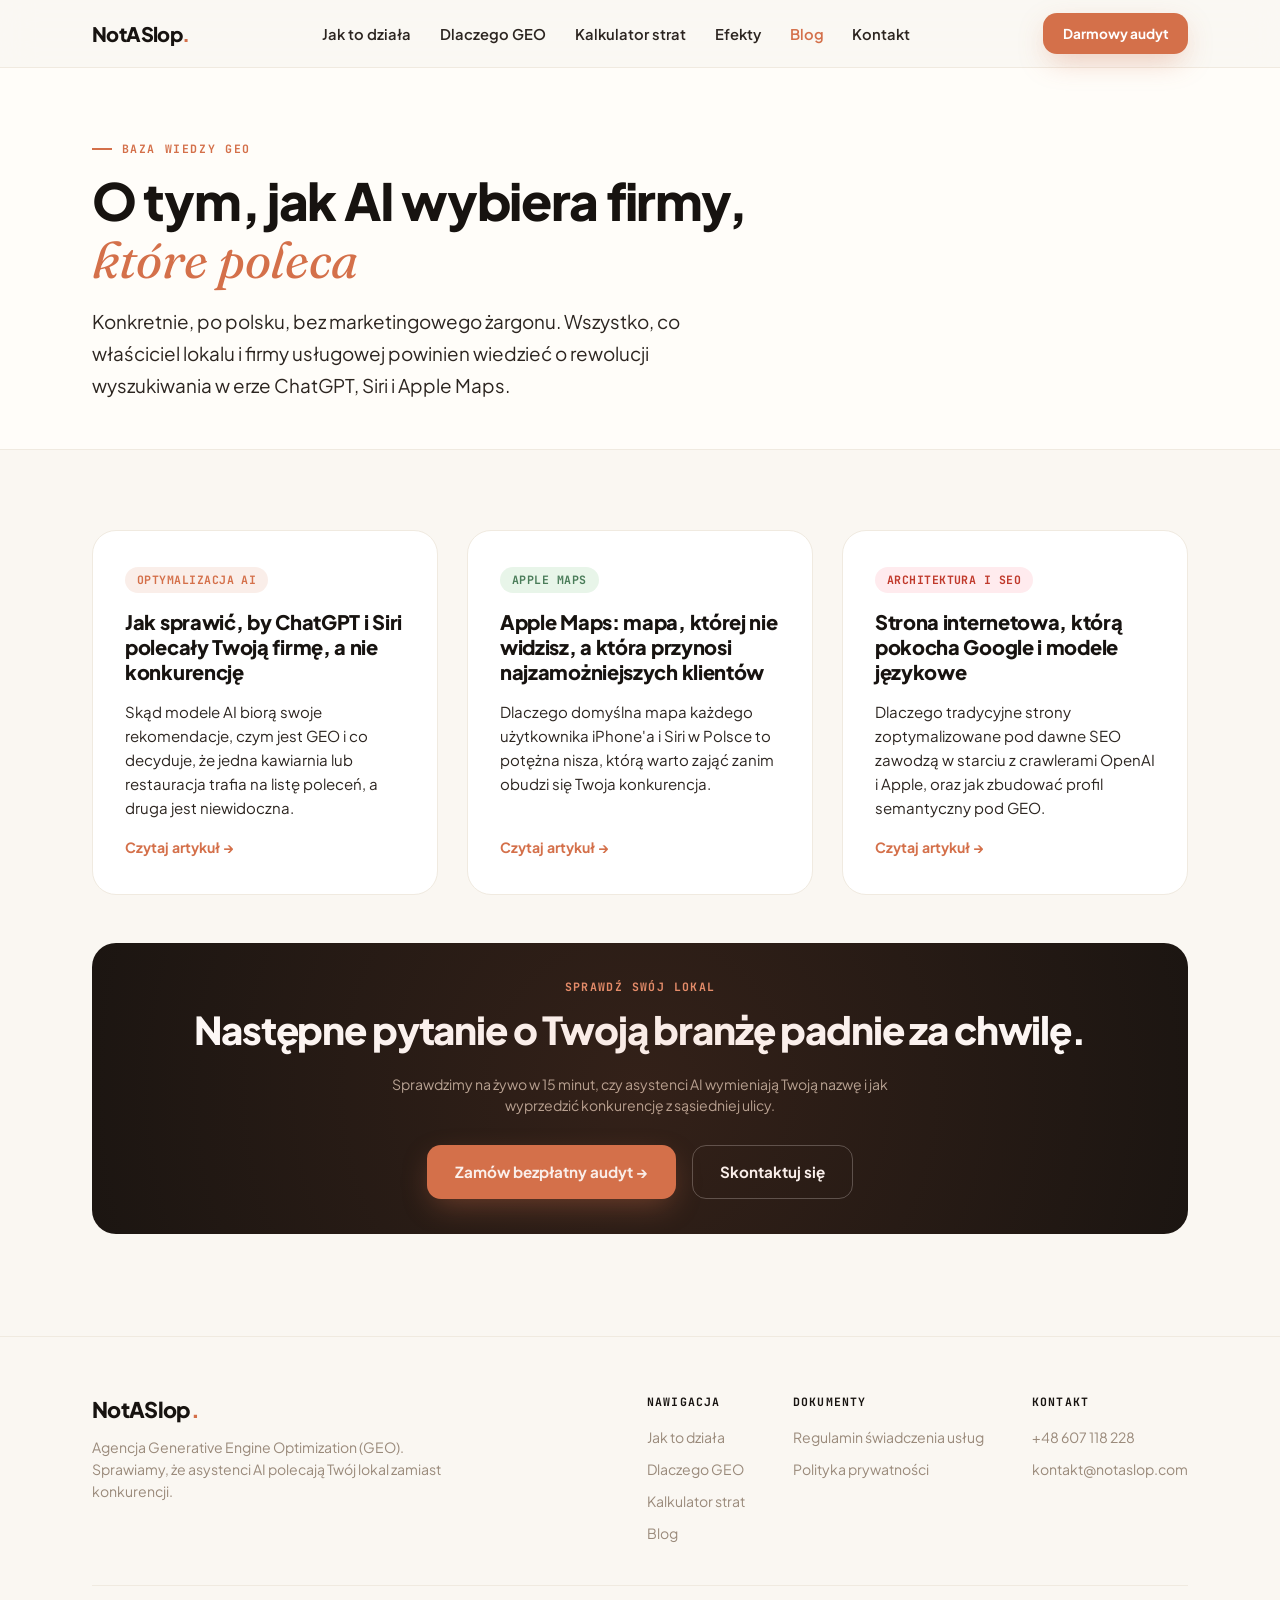
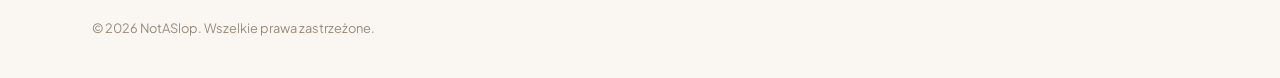
==== commit 608458d8: "Przywrocenie oryginalnej palety kolorow Warm Editorial z notaslop.com" ====
--- a/blog/index.html
+++ b/blog/index.html
@@ -6,7 +6,7 @@
   <title>Blog o GEO i AI | NotASlop</title>
   <meta name="description" content="Jak AI wybiera firmy, które poleca. Wiedza o pozycjonowaniu w ChatGPT, Apple Siri i Apple Maps dla lokalnych biznesów." />
   <link rel="canonical" href="https://notaslop.com/blog/" />
-  <meta name="theme-color" content="#08090D" />
+  <meta name="theme-color" content="#D4704A" />
   <meta property="og:type" content="website" />
   <meta property="og:title" content="Blog o GEO i AI | NotASlop" />
   <meta property="og:description" content="Jak AI wybiera firmy, które poleca. Wiedza o pozycjonowaniu w ChatGPT, Apple Siri i Apple Maps." />
@@ -31,7 +31,7 @@
         <li><a href="/#versus">Dlaczego GEO</a></li>
         <li><a href="/#kalkulator">Kalkulator strat</a></li>
         <li><a href="/#wyniki">Efekty</a></li>
-        <li><a href="/blog/" style="color: var(--emerald);">Blog</a></li>
+        <li><a href="/blog/" style="color: var(--terra);">Blog</a></li>
         <li><a href="/kontakt/">Kontakt</a></li>
       </ul>
 
--- a/css/main.css
+++ b/css/main.css
@@ -1,7 +1,7 @@
 /* ══════════════════════════════════════════════════════════════
-   NOTASLOP 3.0 — DESIGN SYSTEM & STYLES (DEEP OBSIDIAN & CYBER-EMERALD)
-   Sculpted Typography: Plus Jakarta Sans + Fraunces + JetBrains Mono.
-   Zero framework bloat. 100% Native, blistering performance.
+   NOTASLOP — DESIGN SYSTEM & STYLES (ORIGINAL WARM EDITORIAL PALETTE)
+   Original Colors from notaslop.com + Sculpted Typography (Plus Jakarta Sans & Fraunces)
+   Zero external CSS frameworks. 100% Native, blazing fast.
    ══════════════════════════════════════════════════════════════ */
 
 @import url('https://fonts.googleapis.com/css2?family=Fraunces:ital,opsz,wght@0,9..144,400;0,9..144,600;0,9..144,700;0,9..144,800;1,9..144,400;1,9..144,600;1,9..144,700&family=JetBrains+Mono:wght@400;500;600;700&family=Plus+Jakarta+Sans:ital,wght@0,300;0,400;0,500;0,600;0,700;0,800;1,400;1,600;1,700&display=swap');
@@ -13,119 +13,81 @@
 }
 
 :root {
-  /* Deep Obsidian Spatial Palette */
-  --bg-base: #08090D;
-  --bg-elevated: #0E1017;
-  --surface-1: #131622;
-  --surface-2: #1A1F2E;
-  --surface-3: #23293D;
+  /* Original Warm Editorial Palette from notaslop.com */
+  --cream: #FAF7F2;
+  --warm: #FFFDF9;
+  --white: #FFFFFF;
+  --sand: #F0EAE0;
+  --sand-dark: #E2D9CC;
   
-  --surface-glass: rgba(19, 22, 34, 0.78);
-  --surface-glass-light: rgba(255, 255, 255, 0.035);
+  /* Brand Accents */
+  --terra: #D4704A;
+  --terra-l: #E8906E;
+  --terra-d: #B85A35;
+  --terra-glow: rgba(212, 112, 74, 0.22);
   
-  /* Borders & Highlights */
-  --border-subtle: rgba(255, 255, 255, 0.08);
-  --border-medium: rgba(255, 255, 255, 0.14);
-  --border-highlight: rgba(255, 255, 255, 0.24);
-  --border-glow: rgba(0, 240, 144, 0.35);
+  /* Typography & Shades */
+  --ink: #171310;
+  --ink-2: #2C2520;
+  --ink-3: #4A403A;
+  --brown: #5C3D2E;
+  --muted: #9A8A7B;
+  --muted-light: #B4A79A;
   
-  /* Luminous Brand Accents */
-  --emerald: #00F090;
-  --emerald-l: #6EF7B9;
-  --emerald-d: #00B86E;
-  --emerald-glow: rgba(0, 240, 144, 0.28);
-  --emerald-bg: rgba(0, 240, 144, 0.08);
+  /* Semantic Colors */
+  --green: #4A7C59;
+  --green-light: #E8F5E9;
+  --red: #C0392B;
+  --red-light: #FFEBEE;
+  --cobalt: #3478F6;
   
-  --amber: #FF9F43;
-  --amber-l: #FFBE76;
-  --amber-d: #E67E22;
-  --amber-glow: rgba(255, 159, 67, 0.28);
-  --amber-bg: rgba(255, 159, 67, 0.1);
-  
-  --violet: #7C5CFC;
-  --violet-glow: rgba(124, 92, 252, 0.28);
-  --violet-bg: rgba(124, 92, 252, 0.08);
-  
-  --cyan: #38BDF8;
-  --red: #FF5252;
-  --red-bg: rgba(255, 82, 82, 0.12);
-  
-  /* Typography Colors */
-  --text-primary: #F8FAFC;
-  --text-secondary: #94A3B8;
-  --text-muted: #64748B;
-  --text-dim: #475569;
-  --white: #FFFFFF;
-  
-  /* Sculpted Font Stacks */
+  /* Sculpted Typography Stack */
   --fd: 'Plus Jakarta Sans', -apple-system, BlinkMacSystemFont, 'Segoe UI', Roboto, sans-serif;
   --fb: 'Plus Jakarta Sans', -apple-system, BlinkMacSystemFont, 'Segoe UI', Roboto, sans-serif;
   --fs: 'Fraunces', Georgia, serif;
   --fm: 'JetBrains Mono', ui-monospace, SFMono-Regular, monospace;
   
-  /* Curves & Shadows */
+  /* Shadows & Curves */
   --radius-sm: 8px;
   --radius-md: 14px;
-  --radius-lg: 22px;
-  --radius-xl: 32px;
-  
-  --shadow-sm: 0 2px 8px rgba(0, 0, 0, 0.3);
-  --shadow-md: 0 12px 32px -8px rgba(0, 0, 0, 0.5);
-  --shadow-lg: 0 24px 60px -12px rgba(0, 0, 0, 0.7);
-  --shadow-glow-emerald: 0 0 35px -5px rgba(0, 240, 144, 0.35);
-  --shadow-glow-amber: 0 0 35px -5px rgba(255, 159, 67, 0.35);
+  --radius-lg: 24px;
+  --radius-xl: 36px;
+  --shadow-sm: 0 2px 8px rgba(23, 19, 16, 0.04);
+  --shadow-md: 0 12px 32px -8px rgba(23, 19, 16, 0.08);
+  --shadow-lg: 0 24px 60px -12px rgba(23, 19, 16, 0.14);
+  --shadow-glow: 0 10px 30px -6px rgba(212, 112, 74, 0.4);
   
   /* Layout */
-  --max-w: 1180px;
+  --max-w: 1160px;
 }
 
 html {
   scroll-behavior: smooth;
-  scroll-padding-top: 5.5rem;
-  background-color: var(--bg-base);
+  scroll-padding-top: 5rem;
+  background-color: var(--cream);
 }
 
 body {
-  background-color: var(--bg-base);
-  color: var(--text-primary);
+  background-color: var(--cream);
+  color: var(--ink);
   font-family: var(--fb);
   font-size: 1rem;
   line-height: 1.6;
   overflow-x: hidden;
   -webkit-font-smoothing: antialiased;
   -moz-osx-font-smoothing: grayscale;
-  position: relative;
-}
-
-/* Background Ambient Lighting Mesh */
-body::before {
-  content: '';
-  position: fixed;
-  top: 0;
-  left: 0;
-  right: 0;
-  bottom: 0;
-  background: 
-    radial-gradient(circle at 15% 15%, rgba(124, 92, 252, 0.08) 0%, transparent 45%),
-    radial-gradient(circle at 85% 25%, rgba(0, 240, 144, 0.06) 0%, transparent 40%),
-    radial-gradient(circle at 50% 75%, rgba(255, 159, 67, 0.05) 0%, transparent 50%);
-  pointer-events: none;
-  z-index: 0;
 }
 
 /* ── LAYOUT UTILITIES ── */
 .sw {
   max-width: var(--max-w);
   margin: 0 auto;
-  padding: 0 clamp(1.2rem, 4vw, 2.2rem);
+  padding: 0 clamp(1.2rem, 4vw, 2rem);
+}
+
+.section {
+  padding: clamp(4.5rem, 8vw, 7.5rem) 0;
   position: relative;
-  z-index: 1;
-}
-
-.section {
-  padding: clamp(5rem, 9vw, 8.5rem) 0;
-  position: relative;
-  z-index: 1;
 }
 
 .section-label {
@@ -133,37 +95,30 @@
   align-items: center;
   gap: 0.6rem;
   font-family: var(--fm);
-  font-size: 0.74rem;
+  font-size: 0.72rem;
   font-weight: 700;
   letter-spacing: 0.14em;
   text-transform: uppercase;
-  color: var(--emerald);
-  background: var(--emerald-bg);
-  border: 1px solid rgba(0, 240, 144, 0.22);
-  padding: 0.35rem 0.85rem;
-  border-radius: 999px;
-  margin-bottom: 1.1rem;
-  box-shadow: 0 0 20px -3px var(--emerald-glow);
+  color: var(--terra);
+  margin-bottom: 0.85rem;
 }
 
 .section-label::before {
   content: '';
   display: inline-block;
-  width: 7px;
-  height: 7px;
-  border-radius: 50%;
-  background-color: var(--emerald);
-  box-shadow: 0 0 8px var(--emerald);
+  width: 20px;
+  height: 2px;
+  background-color: currentColor;
 }
 
 .section-title {
   font-family: var(--fd);
-  font-size: clamp(2.1rem, 4.4vw, 3.4rem);
+  font-size: clamp(2rem, 4.2vw, 3.2rem);
   font-weight: 800;
   line-height: 1.12;
-  letter-spacing: -0.035em;
-  color: var(--text-primary);
-  margin-bottom: 1.2rem;
+  letter-spacing: -0.025em;
+  color: var(--ink);
+  margin-bottom: 1.1rem;
   text-wrap: balance;
 }
 
@@ -171,16 +126,15 @@
   font-family: var(--fs);
   font-style: italic;
   font-weight: 400;
-  letter-spacing: -0.01em;
-  color: var(--emerald);
-  text-shadow: 0 0 25px rgba(0, 240, 144, 0.3);
+  letter-spacing: 0;
+  color: var(--terra);
 }
 
 .section-sub {
-  font-size: clamp(1.05rem, 1.8vw, 1.22rem);
+  font-size: clamp(1.02rem, 1.8vw, 1.18rem);
   line-height: 1.68;
-  color: var(--text-secondary);
-  max-width: 44rem;
+  color: var(--ink-2);
+  max-width: 42rem;
 }
 
 /* ── BUTTONS & BADGES ── */
@@ -188,104 +142,95 @@
   display: inline-flex;
   align-items: center;
   justify-content: center;
-  gap: 0.55rem;
+  gap: 0.5rem;
   font-family: var(--fb);
   font-size: 0.95rem;
   font-weight: 700;
   text-decoration: none;
   cursor: pointer;
   border-radius: var(--radius-md);
-  padding: 0.9rem 1.85rem;
-  transition: all 0.24s cubic-bezier(0.16, 1, 0.3, 1);
-  border: 1px solid transparent;
-  position: relative;
-  overflow: hidden;
+  padding: 0.85rem 1.7rem;
+  transition: all 0.22s cubic-bezier(0.16, 1, 0.3, 1);
+  border: 1.5px solid transparent;
 }
 
 .btn-primary {
-  background: linear-gradient(135deg, var(--emerald) 0%, var(--emerald-d) 100%);
-  color: #06080B;
-  box-shadow: 0 0 24px -2px rgba(0, 240, 144, 0.5), inset 0 1px 1px rgba(255, 255, 255, 0.4);
+  background-color: var(--terra);
+  color: var(--white);
+  box-shadow: var(--shadow-glow);
 }
 
 .btn-primary:hover {
-  background: linear-gradient(135deg, var(--emerald-l) 0%, var(--emerald) 100%);
+  background-color: var(--terra-d);
   transform: translateY(-2px);
-  box-shadow: 0 0 35px 2px rgba(0, 240, 144, 0.65), inset 0 1px 1px rgba(255, 255, 255, 0.5);
+  box-shadow: 0 14px 36px -6px rgba(212, 112, 74, 0.5);
 }
 
 .btn-ghost {
-  background: rgba(255, 255, 255, 0.04);
-  color: var(--text-primary);
-  border-color: var(--border-medium);
-  backdrop-filter: blur(8px);
+  background-color: transparent;
+  color: var(--ink);
+  border-color: var(--sand-dark);
 }
 
 .btn-ghost:hover {
-  border-color: var(--emerald);
-  color: var(--emerald);
-  background: rgba(0, 240, 144, 0.08);
+  border-color: var(--terra);
+  color: var(--terra);
+  background-color: rgba(212, 112, 74, 0.05);
   transform: translateY(-2px);
-  box-shadow: 0 0 20px -4px var(--emerald-glow);
-}
-
-/* High-contrast ghost on dark / card surfaces */
+}
+
+/* High-contrast ghost button on dark surfaces */
 .btn-ghost-light {
-  background: rgba(255, 255, 255, 0.06);
-  color: var(--white);
-  border-color: var(--border-medium);
+  background-color: transparent;
+  color: #FFFFFF;
+  border-color: rgba(255, 255, 255, 0.25);
 }
 
 .btn-ghost-light:hover {
-  border-color: var(--emerald);
-  color: var(--emerald);
-  background: rgba(0, 240, 144, 0.1);
+  border-color: var(--terra-l);
+  color: var(--terra-l);
+  background-color: rgba(255, 255, 255, 0.08);
   transform: translateY(-2px);
 }
 
 .btn-whatsapp {
-  background: linear-gradient(135deg, #25D366 0%, #128C7E 100%);
+  background-color: #25D366;
   color: #FFFFFF;
-  font-weight: 700;
-  box-shadow: 0 10px 25px -4px rgba(37, 211, 102, 0.4), inset 0 1px 1px rgba(255, 255, 255, 0.3);
-  border: 1px solid rgba(255, 255, 255, 0.15);
+  box-shadow: 0 10px 25px -5px rgba(37, 211, 102, 0.4);
 }
 
 .btn-whatsapp:hover {
-  background: linear-gradient(135deg, #2FE674 0%, #1EBE5D 100%);
+  background-color: #1EBE5D;
   transform: translateY(-2px);
-  box-shadow: 0 14px 32px -2px rgba(37, 211, 102, 0.55);
+  box-shadow: 0 14px 30px -4px rgba(37, 211, 102, 0.5);
 }
 
 .pill-badge {
   display: inline-flex;
   align-items: center;
   gap: 0.45rem;
-  padding: 0.3rem 0.8rem;
+  padding: 0.25rem 0.75rem;
   border-radius: 999px;
   font-family: var(--fm);
   font-size: 0.72rem;
   font-weight: 700;
-  letter-spacing: 0.05em;
+  letter-spacing: 0.04em;
   text-transform: uppercase;
 }
 
 .badge-green {
-  background-color: var(--emerald-bg);
-  color: var(--emerald);
-  border: 1px solid rgba(0, 240, 144, 0.25);
+  background-color: var(--green-light);
+  color: var(--green);
 }
 
 .badge-red {
-  background-color: var(--red-bg);
+  background-color: var(--red-light);
   color: var(--red);
-  border: 1px solid rgba(255, 82, 82, 0.25);
 }
 
 .badge-terra {
-  background-color: var(--amber-bg);
-  color: var(--amber);
-  border: 1px solid rgba(255, 159, 67, 0.25);
+  background-color: rgba(212, 112, 74, 0.12);
+  color: var(--terra);
 }
 
 /* ── NAVIGATION BAR ── */
@@ -295,10 +240,10 @@
   left: 0;
   right: 0;
   z-index: 999;
-  background: rgba(8, 9, 13, 0.82);
-  backdrop-filter: blur(20px);
-  -webkit-backdrop-filter: blur(20px);
-  border-bottom: 1px solid var(--border-subtle);
+  background: color-mix(in srgb, var(--cream) 84%, transparent);
+  backdrop-filter: blur(16px);
+  -webkit-backdrop-filter: blur(16px);
+  border-bottom: 1px solid var(--sand);
   transition: all 0.2s ease;
 }
 
@@ -306,82 +251,79 @@
   display: flex;
   align-items: center;
   justify-content: space-between;
-  height: 4.5rem;
+  height: 4.2rem;
 }
 
 .brand-logo {
   font-family: var(--fd);
-  font-size: 1.35rem;
+  font-size: 1.25rem;
   font-weight: 800;
-  letter-spacing: -0.04em;
-  color: var(--text-primary);
+  letter-spacing: -0.03em;
+  color: var(--ink);
   text-decoration: none;
   display: inline-flex;
   align-items: baseline;
 }
 
 .brand-logo span {
-  color: var(--emerald);
-  text-shadow: 0 0 15px var(--emerald-glow);
+  color: var(--terra);
 }
 
 .nav-links {
   display: flex;
   align-items: center;
-  gap: 2rem;
+  gap: 1.8rem;
   list-style: none;
 }
 
 .nav-links a {
-  color: var(--text-secondary);
+  color: var(--ink-2);
   text-decoration: none;
-  font-size: 0.93rem;
+  font-size: 0.92rem;
   font-weight: 600;
-  transition: all 0.16s ease;
+  transition: color 0.15s ease;
 }
 
 .nav-links a:hover {
-  color: var(--emerald);
-  text-shadow: 0 0 12px var(--emerald-glow);
+  color: var(--terra);
 }
 
 .nav-actions {
   display: flex;
   align-items: center;
-  gap: 1rem;
+  gap: 0.85rem;
 }
 
 .lang-switch {
   display: inline-flex;
-  border: 1px solid var(--border-medium);
+  border: 1.5px solid var(--sand-dark);
   border-radius: 999px;
   overflow: hidden;
-  padding: 3px;
-  background: rgba(255, 255, 255, 0.03);
+  padding: 2px;
+  background: var(--white);
 }
 
 .lang-btn {
   background: none;
   border: none;
-  padding: 0.3rem 0.7rem;
+  padding: 0.28rem 0.65rem;
   font-family: var(--fm);
   font-size: 0.74rem;
   font-weight: 700;
-  color: var(--text-muted);
+  color: var(--muted);
   cursor: pointer;
   border-radius: 999px;
   transition: all 0.15s ease;
 }
 
 .lang-btn.active {
-  background-color: var(--surface-2);
-  color: var(--emerald);
-  box-shadow: 0 0 10px rgba(0, 0, 0, 0.4);
+  background-color: var(--ink);
+  color: var(--white);
 }
 
 .nav-cta-btn {
-  padding: 0.6rem 1.25rem;
-  font-size: 0.88rem;
+  padding: 0.55rem 1.15rem;
+  font-size: 0.85rem;
 }
 
 /* Mobile Nav Toggle & Drawer */
@@ -391,25 +333,24 @@
   border: none;
   cursor: pointer;
   padding: 0.4rem 0.6rem;
-  font-size: 1.6rem;
+  font-size: 1.5rem;
   line-height: 1;
-  color: var(--text-primary);
+  color: var(--ink);
 }
 
 .mobile-menu-drawer {
   display: none;
   position: fixed;
-  top: 4.5rem;
+  top: 4.2rem;
   left: 0;
   right: 0;
   bottom: 0;
-  background: rgba(8, 9, 13, 0.96);
-  backdrop-filter: blur(24px);
+  background: var(--cream);
   z-index: 998;
-  padding: 2.5rem 1.8rem;
-  flex-direction: column;
-  gap: 1.4rem;
-  border-top: 1px solid var(--border-subtle);
+  padding: 2.2rem 1.6rem;
+  flex-direction: column;
+  gap: 1.2rem;
+  border-top: 1px solid var(--sand);
   animation: drawerSlide 0.22s ease forwards;
   overflow-y: auto;
 }
@@ -420,97 +361,96 @@
 
 .mobile-menu-drawer a {
   font-family: var(--fd);
-  font-size: 1.35rem;
-  font-weight: 700;
-  color: var(--text-primary);
+  font-size: 1.25rem;
+  font-weight: 700;
+  color: var(--ink);
   text-decoration: none;
-  padding-bottom: 0.9rem;
-  border-bottom: 1px solid var(--border-subtle);
+  padding-bottom: 0.8rem;
+  border-bottom: 1px solid var(--sand);
 }
 
 .mobile-menu-drawer a:hover {
-  color: var(--emerald);
+  color: var(--terra);
 }
 
 @keyframes drawerSlide {
-  from { opacity: 0; transform: translateY(-10px); }
+  from { opacity: 0; transform: translateY(-8px); }
   to { opacity: 1; transform: translateY(0); }
 }
 
 /* ── HERO SECTION ── */
 .hero-section {
-  padding-top: calc(4.5rem + clamp(3rem, 7vw, 5.5rem));
-  padding-bottom: clamp(3.5rem, 7vw, 6rem);
-  position: relative;
+  padding-top: calc(4.2rem + clamp(2.5rem, 6vw, 4.5rem));
+  padding-bottom: clamp(3rem, 6vw, 5rem);
+  background: radial-gradient(circle at 80% 20%, rgba(212, 112, 74, 0.08) 0%, transparent 60%);
 }
 
 .hero-grid {
   display: grid;
-  grid-template-columns: 1.15fr 0.85fr;
-  gap: clamp(2rem, 5vw, 4.5rem);
+  grid-template-columns: 1.12fr 0.88fr;
+  gap: clamp(2rem, 5vw, 4rem);
   align-items: center;
 }
 
 .hero-content h1 {
   font-family: var(--fd);
-  font-size: clamp(2.4rem, 5.2vw, 4.1rem);
+  font-size: clamp(2.3rem, 5vw, 3.8rem);
   font-weight: 800;
-  line-height: 1.06;
-  letter-spacing: -0.04em;
-  margin-bottom: 1.4rem;
+  line-height: 1.07;
+  letter-spacing: -0.03em;
+  margin-bottom: 1.35rem;
   text-wrap: balance;
-  color: var(--text-primary);
+  color: var(--ink);
 }
 
 .hero-content h1 em {
   font-family: var(--fs);
   font-style: italic;
   font-weight: 400;
-  color: var(--emerald);
-  text-shadow: 0 0 30px rgba(0, 240, 144, 0.4);
+  color: var(--terra);
 }
 
 .hero-lead {
-  font-size: clamp(1.08rem, 2vw, 1.25rem);
-  line-height: 1.68;
-  color: var(--text-secondary);
+  font-size: clamp(1.05rem, 2vw, 1.22rem);
+  line-height: 1.65;
+  color: var(--ink-2);
+  margin-bottom: 2rem;
+  max-width: 36rem;
+}
+
+.hero-lead strong {
+  color: var(--ink);
+  font-weight: 700;
+}
+
+.hero-buttons {
+  display: flex;
+  gap: 0.9rem;
+  flex-wrap: wrap;
   margin-bottom: 2.2rem;
-  max-width: 38rem;
-}
-
-.hero-lead strong {
-  color: var(--text-primary);
-  font-weight: 700;
-}
-
-.hero-buttons {
-  display: flex;
-  gap: 1rem;
-  flex-wrap: wrap;
-  margin-bottom: 2.4rem;
 }
 
 .hero-trust-bar {
   display: flex;
   align-items: center;
-  gap: 1.5rem;
-  padding-top: 1.5rem;
-  border-top: 1px solid var(--border-subtle);
-  font-size: 0.86rem;
-  color: var(--text-muted);
+  gap: 1.4rem;
+  padding-top: 1.4rem;
+  border-top: 1px solid var(--sand);
+  font-size: 0.84rem;
+  color: var(--muted);
 }
 
 .hero-trust-bar .ai-icons {
   display: flex;
-  gap: 1rem;
+  gap: 0.8rem;
   align-items: center;
   font-family: var(--fm);
-  font-size: 0.78rem;
-  font-weight: 700;
-  color: var(--text-primary);
-}
-
-/* ── INTERACTIVE OLED PHONE SIMULATOR ── */
+  font-size: 0.76rem;
+  font-weight: 700;
+  color: var(--ink-2);
+}
+
+/* ── INTERACTIVE PHONE SIMULATOR ── */
 .phone-mockup-wrapper {
   display: flex;
   flex-direction: column;
@@ -519,388 +459,338 @@
 }
 
 .phone-device {
-  width: min(348px, 92vw);
-  background: linear-gradient(155deg, #242938 0%, #0F121C 100%);
-  border-radius: 48px;
+  width: min(340px, 92vw);
+  background: #0E0C0A;
+  border-radius: 46px;
   padding: 0.85rem;
-  box-shadow: 
-    0 40px 100px -20px rgba(0, 0, 0, 0.9), 
-    0 0 0 1.5px rgba(255, 255, 255, 0.16) inset,
-    0 0 50px -10px rgba(0, 240, 144, 0.18);
+  box-shadow: 0 40px 100px -25px rgba(23, 19, 16, 0.5), 0 0 0 1px rgba(255, 255, 255, 0.08) inset;
   position: relative;
   transition: transform 0.3s ease;
 }
 
 .phone-notch {
-  width: 106px;
-  height: 24px;
-  background: #06070A;
-  border-radius: 20px;
+  width: 110px;
+  height: 25px;
+  background: #0E0C0A;
+  border-radius: 0 0 16px 16px;
   position: absolute;
-  top: 1.1rem;
+  top: 0.85rem;
   left: 50%;
   transform: translateX(-50%);
-  z-index: 10;
-  border: 1px solid rgba(255, 255, 255, 0.08);
+  z-index: 5;
 }
 
 .phone-screen {
-  background: #06070B;
-  border-radius: 40px;
+  background: #191715;
+  border-radius: 38px;
   overflow: hidden;
-  min-height: 530px;
+  min-height: 520px;
   display: flex;
   flex-direction: column;
   position: relative;
-  border: 1px solid rgba(255, 255, 255, 0.04);
 }
 
 .phone-header {
-  padding: 2.6rem 1.1rem 0.95rem;
+  padding: 2.2rem 1rem 0.85rem;
   text-align: center;
-  border-bottom: 1px solid var(--border-subtle);
-  background: rgba(14, 17, 26, 0.95);
-  backdrop-filter: blur(10px);
+  border-bottom: 1px solid rgba(255, 255, 255, 0.08);
+  background: #141210;
 }
 
 .phone-header .ai-name {
   font-family: var(--fd);
-  font-size: 0.94rem;
-  font-weight: 800;
+  font-size: 0.92rem;
+  font-weight: 700;
   color: #FFFFFF;
-  letter-spacing: -0.01em;
 }
 
 .phone-header .ai-status {
   font-family: var(--fm);
   font-size: 0.72rem;
-  color: var(--emerald);
-  display: inline-flex;
-  align-items: center;
-  gap: 0.35rem;
-  margin-top: 0.15rem;
-}
-
-.phone-header .ai-status::before {
-  content: '';
-  display: inline-block;
-  width: 5px;
-  height: 5px;
-  border-radius: 50%;
-  background-color: var(--emerald);
-  box-shadow: 0 0 6px var(--emerald);
+  color: var(--muted-light);
 }
 
 .phone-chat-body {
   flex: 1;
-  padding: 1.2rem 1rem;
-  display: flex;
-  flex-direction: column;
-  gap: 0.95rem;
+  padding: 1.1rem 0.9rem;
+  display: flex;
+  flex-direction: column;
+  gap: 0.85rem;
   overflow-y: auto;
 }
 
 .chat-bubble {
-  padding: 0.85rem 1.05rem;
-  border-radius: 20px;
-  font-size: 0.86rem;
-  line-height: 1.5;
-  max-width: 92%;
+  padding: 0.75rem 0.95rem;
+  border-radius: 18px;
+  font-size: 0.85rem;
+  line-height: 1.45;
+  max-width: 90%;
   animation: bubblePop 0.3s cubic-bezier(0.16, 1, 0.3, 1) forwards;
 }
 
 .chat-bubble.user {
   align-self: flex-end;
-  background: linear-gradient(135deg, #1F2538 0%, #2A324B 100%);
-  color: #F8FAFC;
+  background-color: var(--terra);
+  color: #FFFFFF;
   border-bottom-right-radius: 4px;
-  border: 1px solid rgba(255, 255, 255, 0.12);
-  box-shadow: 0 4px 15px rgba(0, 0, 0, 0.3);
 }
 
 .chat-bubble.ai {
   align-self: flex-start;
-  background: rgba(18, 22, 34, 0.95);
-  color: #E2E8F0;
+  background-color: #26221E;
+  color: #E8E5E1;
   border-bottom-left-radius: 4px;
-  border: 1px solid rgba(0, 240, 144, 0.25);
-  box-shadow: 0 4px 20px rgba(0, 0, 0, 0.4), inset 0 1px 0 rgba(255, 255, 255, 0.08);
+  border: 1px solid rgba(255, 255, 255, 0.06);
 }
 
 .chat-bubble.ai .top-pick {
-  color: var(--emerald);
-  font-weight: 700;
-  text-shadow: 0 0 10px rgba(0, 240, 144, 0.3);
+  color: #7EE08A;
+  font-weight: 700;
 }
 
 .chat-bubble.ai .competitor {
-  color: var(--red);
-  opacity: 0.85;
+  color: #E57373;
 }
 
 .chat-typing {
   align-self: flex-start;
-  background: rgba(18, 22, 34, 0.8);
+  background-color: #26221E;
   border-radius: 18px;
   border-bottom-left-radius: 4px;
-  padding: 0.8rem 1.1rem;
+  padding: 0.75rem 1rem;
   display: inline-flex;
   gap: 5px;
   align-items: center;
-  border: 1px solid var(--border-subtle);
 }
 
 .chat-typing span {
   width: 6px;
   height: 6px;
   border-radius: 50%;
-  background: var(--emerald);
+  background: #8E8276;
   animation: typingDot 1.2s infinite;
-  box-shadow: 0 0 6px var(--emerald);
 }
 
 .chat-typing span:nth-child(2) { animation-delay: 0.2s; }
 .chat-typing span:nth-child(3) { animation-delay: 0.4s; }
 
 @keyframes typingDot {
-  0%, 60%, 100% { transform: translateY(0); opacity: 0.35; }
+  0%, 60%, 100% { transform: translateY(0); opacity: 0.4; }
   30% { transform: translateY(-4px); opacity: 1; }
 }
 
 @keyframes bubblePop {
-  from { opacity: 0; transform: translateY(10px) scale(0.97); }
-  to { opacity: 1; transform: translateY(0) scale(1); }
+  from { opacity: 0; transform: translateY(8px); }
+  to { opacity: 1; transform: translateY(0); }
 }
 
 /* Simulator controls under the phone */
 .simulator-controls {
-  margin-top: 1.4rem;
-  display: flex;
-  flex-direction: column;
-  gap: 0.75rem;
+  margin-top: 1.2rem;
+  display: flex;
+  flex-direction: column;
+  gap: 0.65rem;
   width: 100%;
-  max-width: 348px;
+  max-width: 340px;
 }
 
 .sim-toggle-mode {
   display: grid;
   grid-template-columns: 1fr 1fr;
-  background: var(--surface-1);
+  background: var(--sand);
   padding: 3px;
-  border-radius: 14px;
-  border: 1px solid var(--border-subtle);
+  border-radius: 12px;
 }
 
 .sim-mode-btn {
   background: none;
   border: none;
-  padding: 0.55rem 0.7rem;
+  padding: 0.5rem 0.6rem;
   font-family: var(--fb);
-  font-size: 0.8rem;
-  font-weight: 700;
-  border-radius: 11px;
+  font-size: 0.78rem;
+  font-weight: 700;
+  border-radius: 9px;
   cursor: pointer;
-  color: var(--text-muted);
+  color: var(--muted);
   transition: all 0.2s ease;
 }
 
 .sim-mode-btn.active.before {
-  background: rgba(255, 82, 82, 0.16);
-  color: #FFA4A4;
-  border: 1px solid rgba(255, 82, 82, 0.3);
-  box-shadow: 0 2px 10px rgba(0, 0, 0, 0.4);
+  background: var(--white);
+  color: var(--red);
+  box-shadow: var(--shadow-sm);
 }
 
 .sim-mode-btn.active.after {
-  background: var(--emerald-bg);
-  color: var(--emerald);
-  border: 1px solid rgba(0, 240, 144, 0.35);
-  box-shadow: 0 0 15px -3px var(--emerald-glow);
+  background: var(--white);
+  color: var(--green);
+  box-shadow: var(--shadow-sm);
 }
 
 .sim-chips {
   display: flex;
-  gap: 0.45rem;
+  gap: 0.4rem;
   overflow-x: auto;
-  padding-bottom: 4px;
+  padding-bottom: 2px;
 }
 
 .sim-chip {
   white-space: nowrap;
-  background: var(--surface-1);
-  border: 1px solid var(--border-subtle);
-  padding: 0.4rem 0.85rem;
+  background: var(--white);
+  border: 1px solid var(--sand-dark);
+  padding: 0.35rem 0.75rem;
   border-radius: 999px;
-  font-size: 0.76rem;
+  font-size: 0.75rem;
   font-weight: 600;
-  color: var(--text-secondary);
+  color: var(--ink-2);
   cursor: pointer;
-  transition: all 0.16s ease;
+  transition: all 0.15s ease;
 }
 
 .sim-chip:hover, .sim-chip.active {
-  border-color: var(--emerald);
-  color: var(--emerald);
-  background: var(--emerald-bg);
-  box-shadow: 0 0 12px -3px var(--emerald-glow);
+  border-color: var(--terra);
+  color: var(--terra);
+  background: rgba(212, 112, 74, 0.06);
 }
 
 /* ── TICKER STRIP ── */
 .ticker-strip {
-  background: var(--bg-elevated);
-  border-top: 1px solid var(--border-subtle);
-  border-bottom: 1px solid var(--border-subtle);
-  padding: 2.6rem 0;
-  position: relative;
-  z-index: 1;
+  background-color: var(--ink);
+  color: var(--cream);
+  padding: 2.2rem 0;
+  border-top: 1px solid rgba(255, 255, 255, 0.08);
+  border-bottom: 1px solid rgba(255, 255, 255, 0.08);
 }
 
 .ticker-grid {
   display: grid;
   grid-template-columns: repeat(4, 1fr);
-  gap: 2rem;
+  gap: 1.8rem;
   text-align: center;
 }
 
 .ticker-item .val {
   font-family: var(--fd);
-  font-size: clamp(2.2rem, 3.6vw, 3rem);
+  font-size: clamp(2rem, 3.4vw, 2.7rem);
   font-weight: 800;
-  letter-spacing: -0.035em;
-  color: var(--emerald);
+  letter-spacing: -0.03em;
+  color: var(--terra-l);
   line-height: 1;
-  margin-bottom: 0.45rem;
-  text-shadow: 0 0 25px rgba(0, 240, 144, 0.35);
+  margin-bottom: 0.4rem;
 }
 
 .ticker-item .desc {
-  font-size: 0.88rem;
-  color: var(--text-secondary);
-  max-width: 15rem;
+  font-size: 0.85rem;
+  color: #B4A79A;
+  max-width: 14rem;
   margin: 0 auto;
-  line-height: 1.45;
 }
 
 /* ── MOMENT OF TRUTH (VERSUS) ── */
 .versus-section {
-  background: var(--bg-base);
-  border-bottom: 1px solid var(--border-subtle);
+  background-color: var(--warm);
+  border-bottom: 1px solid var(--sand);
 }
 
 .versus-grid {
   display: grid;
   grid-template-columns: 1fr 1fr;
-  gap: 2rem;
-  margin-top: 3.5rem;
+  gap: 1.8rem;
+  margin-top: 3rem;
 }
 
 .vs-card {
-  border-radius: var(--radius-xl);
-  padding: clamp(2rem, 4.5vw, 3rem);
+  border-radius: var(--radius-lg);
+  padding: clamp(1.8rem, 4vw, 2.6rem);
   display: flex;
   flex-direction: column;
   position: relative;
-  border: 1px solid var(--border-subtle);
-  backdrop-filter: blur(16px);
 }
 
 .vs-card.bad {
-  background: rgba(255, 82, 82, 0.03);
-  border-color: rgba(255, 82, 82, 0.18);
+  background-color: #F8F2ED;
+  border: 1.5px solid #EAD8CE;
 }
 
 .vs-card.good {
-  background: linear-gradient(160deg, rgba(0, 240, 144, 0.06) 0%, rgba(19, 22, 34, 0.9) 100%);
-  border-color: rgba(0, 240, 144, 0.35);
-  box-shadow: 0 20px 50px -10px rgba(0, 0, 0, 0.7), 0 0 40px -10px var(--emerald-glow);
+  background-color: var(--ink);
+  color: var(--cream);
+  box-shadow: var(--shadow-lg);
 }
 
 .vs-card .card-head {
   display: flex;
   justify-content: space-between;
   align-items: center;
-  margin-bottom: 1.6rem;
+  margin-bottom: 1.5rem;
 }
 
 .vs-card h3 {
   font-family: var(--fd);
-  font-size: 1.6rem;
+  font-size: 1.5rem;
   font-weight: 800;
-  letter-spacing: -0.025em;
-  margin-bottom: 1.6rem;
+  letter-spacing: -0.02em;
+  margin-bottom: 1.5rem;
 }
 
 .vs-list {
   list-style: none;
   display: flex;
   flex-direction: column;
-  gap: 1.1rem;
+  gap: 1rem;
 }
 
 .vs-list li {
   display: flex;
   align-items: flex-start;
-  gap: 0.9rem;
-  font-size: 0.96rem;
-  line-height: 1.6;
+  gap: 0.85rem;
+  font-size: 0.95rem;
+  line-height: 1.55;
 }
 
 .vs-card.bad .vs-list li {
-  color: var(--text-secondary);
+  color: var(--ink-2);
 }
 
 .vs-card.good .vs-list li {
-  color: #E2E8F0;
+  color: #E0D7CD;
 }
 
 .vs-list .ico {
-  font-size: 1.15rem;
+  font-size: 1.1rem;
   flex-shrink: 0;
   margin-top: 0.1rem;
 }
 
 /* ── INTERACTIVE LOSS CALCULATOR ── */
 .calc-section {
-  background: var(--bg-elevated);
-  border-bottom: 1px solid var(--border-subtle);
+  background: var(--cream);
+  border-bottom: 1px solid var(--sand);
 }
 
 .calc-box {
-  background: var(--surface-1);
-  border: 1px solid var(--border-medium);
+  background: var(--white);
+  border: 1.5px solid var(--sand);
   border-radius: var(--radius-xl);
-  padding: clamp(2.2rem, 5vw, 3.8rem);
-  box-shadow: var(--shadow-lg), inset 0 1px 1px rgba(255, 255, 255, 0.1);
-  margin-top: 3.5rem;
+  padding: clamp(2rem, 5vw, 3.5rem);
+  box-shadow: var(--shadow-md);
+  margin-top: 3rem;
   display: grid;
   grid-template-columns: 1.15fr 0.85fr;
-  gap: 3.5rem;
-  align-items: center;
-  position: relative;
-  overflow: hidden;
-}
-
-.calc-box::before {
-  content: '';
-  position: absolute;
-  top: 0;
-  right: 0;
-  width: 300px;
-  height: 300px;
-  background: radial-gradient(circle, rgba(255, 159, 67, 0.12) 0%, transparent 70%);
-  pointer-events: none;
+  gap: 3rem;
+  align-items: center;
 }
 
 .calc-inputs {
   display: flex;
   flex-direction: column;
-  gap: 2.2rem;
+  gap: 2rem;
 }
 
 .input-group {
   display: flex;
   flex-direction: column;
-  gap: 0.75rem;
+  gap: 0.6rem;
 }
 
 .input-header {
@@ -910,17 +800,16 @@
 }
 
 .input-label {
-  font-size: 0.96rem;
+  font-size: 0.95rem;
   font-weight: 600;
-  color: var(--text-primary);
+  color: var(--ink);
 }
 
 .input-value-display {
   font-family: var(--fm);
-  font-size: 1.3rem;
-  font-weight: 700;
-  color: var(--amber);
-  text-shadow: 0 0 15px rgba(255, 159, 67, 0.35);
+  font-size: 1.2rem;
+  font-weight: 700;
+  color: var(--terra);
 }
 
 .range-slider {
@@ -928,10 +817,9 @@
   appearance: none;
   width: 100%;
   height: 8px;
-  background: var(--surface-3);
+  background: var(--sand);
   border-radius: 999px;
   outline: none;
-  border: 1px solid var(--border-subtle);
 }
 
 .range-slider::-webkit-slider-thumb {
@@ -940,632 +828,603 @@
   width: 24px;
   height: 24px;
   border-radius: 50%;
-  background: linear-gradient(135deg, var(--amber-l), var(--amber));
+  background: var(--terra);
   cursor: pointer;
-  box-shadow: 0 0 16px var(--amber-glow);
+  box-shadow: 0 4px 12px rgba(212, 112, 74, 0.4);
   transition: transform 0.15s ease;
-  border: 2px solid #FFFFFF;
 }
 
 .range-slider::-webkit-slider-thumb:hover {
-  transform: scale(1.2);
+  transform: scale(1.15);
 }
 
 .calc-result-card {
-  background: linear-gradient(155deg, #1C1814 0%, #100E0C 100%);
-  border: 1px solid rgba(255, 159, 67, 0.35);
+  background: var(--ink);
+  color: var(--cream);
   border-radius: var(--radius-lg);
-  padding: 2.6rem 2rem;
+  padding: 2.2rem;
   text-align: center;
   display: flex;
   flex-direction: column;
   align-items: center;
   position: relative;
   overflow: hidden;
-  box-shadow: 0 20px 50px -10px rgba(0, 0, 0, 0.8), 0 0 35px -5px var(--amber-glow);
+}
+
+.calc-result-card::before {
+  content: '';
+  position: absolute;
+  top: -50%;
+  left: -50%;
+  width: 200%;
+  height: 200%;
+  background: radial-gradient(circle, rgba(212, 112, 74, 0.15) 0%, transparent 60%);
+  pointer-events: none;
 }
 
 .calc-result-tag {
   font-family: var(--fm);
-  font-size: 0.74rem;
+  font-size: 0.72rem;
   font-weight: 700;
   text-transform: uppercase;
   letter-spacing: 0.12em;
-  color: var(--amber-l);
-  margin-bottom: 0.9rem;
+  color: var(--terra-l);
+  margin-bottom: 0.8rem;
 }
 
 .calc-amount {
   font-family: var(--fd);
-  font-size: clamp(2.5rem, 5.2vw, 3.6rem);
+  font-size: clamp(2.4rem, 5vw, 3.4rem);
   font-weight: 800;
-  letter-spacing: -0.04em;
+  letter-spacing: -0.03em;
   color: #FFFFFF;
-  line-height: 1.08;
-  margin-bottom: 0.75rem;
-  text-shadow: 0 0 35px rgba(255, 159, 67, 0.5);
+  line-height: 1.1;
+  margin-bottom: 0.6rem;
 }
 
 .calc-subtext {
-  font-size: 0.9rem;
-  color: #D1C7BD;
-  line-height: 1.55;
-  margin-bottom: 1.8rem;
+  font-size: 0.88rem;
+  color: #B4A79A;
+  line-height: 1.5;
+  margin-bottom: 1.6rem;
 }
 
 /* ── CASE STUDIES / TANGIBLE PROOF ── */
 .proof-section {
-  background: var(--bg-base);
-  border-bottom: 1px solid var(--border-subtle);
+  background: var(--warm);
+  border-bottom: 1px solid var(--sand);
 }
 
 .proof-grid {
   display: grid;
   grid-template-columns: repeat(3, 1fr);
-  gap: 1.8rem;
-  margin-top: 3.5rem;
+  gap: 1.6rem;
+  margin-top: 3rem;
 }
 
 .proof-card {
-  background: var(--surface-1);
-  border: 1px solid var(--border-subtle);
+  background: var(--white);
+  border: 1.5px solid var(--sand);
   border-radius: var(--radius-lg);
-  padding: 2.2rem;
-  display: flex;
-  flex-direction: column;
-  transition: transform 0.22s ease, box-shadow 0.22s ease, border-color 0.22s ease;
-  position: relative;
+  padding: 2rem;
+  display: flex;
+  flex-direction: column;
+  transition: transform 0.2s ease, box-shadow 0.2s ease;
 }
 
 .proof-card:hover {
   transform: translateY(-4px);
-  box-shadow: var(--shadow-md), 0 0 25px -5px var(--emerald-glow);
-  border-color: rgba(0, 240, 144, 0.35);
+  box-shadow: var(--shadow-md);
+  border-color: var(--sand-dark);
 }
 
 .proof-metric {
   font-family: var(--fd);
-  font-size: 2.4rem;
+  font-size: 2.2rem;
   font-weight: 800;
   letter-spacing: -0.03em;
-  color: var(--emerald);
-  margin-bottom: 0.35rem;
-  text-shadow: 0 0 20px rgba(0, 240, 144, 0.3);
+  color: var(--terra);
+  margin-bottom: 0.3rem;
 }
 
 .proof-tag {
   font-family: var(--fm);
-  font-size: 0.74rem;
+  font-size: 0.72rem;
   font-weight: 700;
   text-transform: uppercase;
-  color: var(--text-muted);
-  margin-bottom: 1.1rem;
+  color: var(--muted);
+  margin-bottom: 1rem;
 }
 
 .proof-desc {
-  font-size: 0.95rem;
-  color: var(--text-secondary);
-  line-height: 1.65;
+  font-size: 0.94rem;
+  color: var(--ink-2);
+  line-height: 1.6;
 }
 
 /* ── 3-STEP PROCESS ── */
 .process-section {
-  background: var(--bg-elevated);
-  border-bottom: 1px solid var(--border-subtle);
+  background: var(--cream);
+  border-bottom: 1px solid var(--sand);
 }
 
 .process-grid {
   display: grid;
   grid-template-columns: repeat(3, 1fr);
-  gap: 2rem;
-  margin-top: 3.5rem;
+  gap: 1.8rem;
+  margin-top: 3rem;
 }
 
 .process-card {
-  background: var(--surface-1);
-  border: 1px solid var(--border-subtle);
+  background: var(--white);
+  border: 1px solid var(--sand);
   border-radius: var(--radius-lg);
-  padding: 2.4rem 2.1rem;
+  padding: 2.2rem 2rem;
   position: relative;
   display: flex;
   flex-direction: column;
-  transition: border-color 0.2s ease;
-}
-
-.process-card:hover {
-  border-color: var(--border-highlight);
 }
 
 .step-num {
   font-family: var(--fm);
-  font-size: 1.7rem;
-  font-weight: 700;
-  color: var(--emerald);
-  margin-bottom: 1.1rem;
-  text-shadow: 0 0 15px var(--emerald-glow);
+  font-size: 1.6rem;
+  font-weight: 700;
+  color: var(--terra-l);
+  margin-bottom: 1rem;
 }
 
 .process-card h3 {
+  font-family: var(--fd);
+  font-size: 1.3rem;
+  font-weight: 800;
+  letter-spacing: -0.02em;
+  margin-bottom: 0.75rem;
+}
+
+.process-card p {
+  font-size: 0.92rem;
+  color: var(--ink-2);
+  line-height: 1.65;
+}
+
+/* ── FREE AUDIT & LEAD CAPTURE SECTION ── */
+.audit-section {
+  background: var(--ink);
+  color: var(--cream);
+  position: relative;
+  overflow: hidden;
+}
+
+.audit-grid {
+  display: grid;
+  grid-template-columns: 1fr 1fr;
+  gap: 3.5rem;
+  align-items: center;
+}
+
+.audit-content .section-label {
+  color: var(--terra-l);
+}
+
+.audit-content .section-title {
+  color: #FFFFFF;
+}
+
+.audit-content .section-sub {
+  color: #CFC2B4;
+  margin-bottom: 2rem;
+}
+
+.exclusivity-box {
+  background: rgba(255, 255, 255, 0.05);
+  border: 1px solid rgba(255, 255, 255, 0.1);
+  border-radius: var(--radius-md);
+  padding: 1.25rem 1.4rem;
+  margin-top: 2rem;
+}
+
+.exclusivity-box h4 {
+  font-size: 0.92rem;
+  font-weight: 700;
+  color: var(--terra-l);
+  margin-bottom: 0.4rem;
+  display: flex;
+  align-items: center;
+  gap: 0.5rem;
+}
+
+.exclusivity-box p {
+  font-size: 0.85rem;
+  color: #A89B8D;
+  line-height: 1.55;
+}
+
+/* Audit Form Card */
+.audit-card {
+  background: var(--white);
+  color: var(--ink);
+  border-radius: var(--radius-xl);
+  padding: clamp(2rem, 4vw, 2.8rem);
+  box-shadow: var(--shadow-lg);
+}
+
+.audit-card h3 {
+  font-family: var(--fd);
+  font-size: 1.5rem;
+  font-weight: 800;
+  letter-spacing: -0.02em;
+  margin-bottom: 0.4rem;
+}
+
+.audit-card .card-subtitle {
+  font-size: 0.88rem;
+  color: var(--muted);
+  margin-bottom: 1.8rem;
+}
+
+.audit-form {
+  display: flex;
+  flex-direction: column;
+  gap: 1.1rem;
+}
+
+.form-field {
+  display: flex;
+  flex-direction: column;
+  gap: 0.4rem;
+}
+
+.form-field label {
+  font-family: var(--fm);
+  font-size: 0.78rem;
+  font-weight: 700;
+  text-transform: uppercase;
+  letter-spacing: 0.05em;
+  color: var(--ink-3);
+}
+
+.form-field input,
+.form-field select {
+  font-family: var(--fb);
+  font-size: 0.95rem;
+  padding: 0.8rem 1rem;
+  border-radius: var(--radius-sm);
+  border: 1.5px solid var(--sand-dark);
+  background: var(--warm);
+  color: var(--ink);
+  transition: border-color 0.15s ease, box-shadow 0.15s ease;
+  outline: none;
+}
+
+.form-field input:focus,
+.form-field select:focus {
+  border-color: var(--terra);
+  background: var(--white);
+  box-shadow: 0 0 0 3px rgba(212, 112, 74, 0.15);
+}
+
+.form-actions {
+  display: flex;
+  flex-direction: column;
+  gap: 0.75rem;
+  margin-top: 0.6rem;
+}
+
+.form-guarantee {
+  text-align: center;
+  font-size: 0.78rem;
+  color: var(--muted);
+  margin-top: 0.5rem;
+}
+
+/* ── FAQ ACCORDION ── */
+.faq-section {
+  background: var(--warm);
+  border-bottom: 1px solid var(--sand);
+}
+
+.faq-list {
+  max-width: 48rem;
+  margin: 3rem auto 0;
+  display: flex;
+  flex-direction: column;
+  gap: 0.85rem;
+}
+
+.faq-item {
+  background: var(--white);
+  border: 1.5px solid var(--sand);
+  border-radius: var(--radius-md);
+  padding: 0 1.6rem;
+  transition: border-color 0.2s ease, box-shadow 0.2s ease;
+}
+
+.faq-item[open] {
+  border-color: var(--terra-l);
+  box-shadow: var(--shadow-sm);
+}
+
+.faq-question {
+  list-style: none;
+  cursor: pointer;
+  padding: 1.35rem 0;
+  font-family: var(--fd);
+  font-weight: 700;
+  font-size: 1.08rem;
+  letter-spacing: -0.01em;
+  color: var(--ink);
+  display: flex;
+  justify-content: space-between;
+  align-items: center;
+  gap: 1rem;
+  user-select: none;
+}
+
+.faq-question::-webkit-details-marker {
+  display: none;
+}
+
+.faq-question::after {
+  content: '+';
+  font-family: var(--fm);
+  font-size: 1.4rem;
+  font-weight: 400;
+  color: var(--terra);
+  transition: transform 0.2s ease;
+  flex-shrink: 0;
+}
+
+.faq-item[open] .faq-question::after {
+  transform: rotate(45deg);
+}
+
+.faq-answer {
+  padding-bottom: 1.4rem;
+  font-size: 0.96rem;
+  color: var(--ink-2);
+  line-height: 1.7;
+}
+
+.faq-answer p:not(:last-child) {
+  margin-bottom: 0.8rem;
+}
+
+.faq-answer a {
+  color: var(--terra);
+  font-weight: 600;
+  text-decoration: none;
+}
+
+.faq-answer a:hover {
+  text-decoration: underline;
+}
+
+/* ── FOOTER ── */
+.site-footer {
+  background-color: var(--cream);
+  border-top: 1px solid var(--sand);
+  padding: 3.5rem 0 2.5rem;
+  font-size: 0.88rem;
+  color: var(--muted);
+}
+
+.footer-top {
+  display: flex;
+  justify-content: space-between;
+  align-items: flex-start;
+  flex-wrap: wrap;
+  gap: 2rem;
+  padding-bottom: 2.5rem;
+  border-bottom: 1px solid var(--sand);
+}
+
+.footer-brand .brand-logo {
+  font-size: 1.35rem;
+  margin-bottom: 0.6rem;
+}
+
+.footer-brand p {
+  max-width: 22rem;
+  line-height: 1.55;
+}
+
+.footer-nav {
+  display: flex;
+  gap: 3rem;
+  flex-wrap: wrap;
+}
+
+.footer-col h5 {
+  font-family: var(--fm);
+  font-size: 0.72rem;
+  font-weight: 700;
+  letter-spacing: 0.1em;
+  text-transform: uppercase;
+  color: var(--ink);
+  margin-bottom: 0.9rem;
+}
+
+.footer-col ul {
+  list-style: none;
+  display: flex;
+  flex-direction: column;
+  gap: 0.6rem;
+}
+
+.footer-col a {
+  color: var(--muted);
+  text-decoration: none;
+  transition: color 0.15s ease;
+}
+
+.footer-col a:hover {
+  color: var(--terra);
+}
+
+.footer-bottom {
+  padding-top: 2rem;
+  display: flex;
+  justify-content: space-between;
+  align-items: center;
+  flex-wrap: wrap;
+  gap: 1rem;
+  font-size: 0.8rem;
+}
+
+/* ── SUBPAGES COMMON (Kontakt, Regulamin, Polityka, Blog) ── */
+.page-hero {
+  padding-top: calc(4.2rem + clamp(2.5rem, 5vw, 4rem));
+  padding-bottom: clamp(2rem, 4vw, 3rem);
+  background: var(--warm);
+  border-bottom: 1px solid var(--sand);
+}
+
+.legal-content-wrap {
+  max-width: 840px;
+  margin: 0 auto;
+  padding: 3.5rem 0 5rem;
+}
+
+.legal-box {
+  background: var(--white);
+  border: 1.5px solid var(--sand);
+  border-radius: var(--radius-lg);
+  padding: clamp(1.8rem, 4vw, 3rem);
+  box-shadow: var(--shadow-sm);
+  margin-bottom: 2rem;
+}
+
+.legal-section {
+  margin-bottom: 2.8rem;
+}
+
+.legal-section:last-child {
+  margin-bottom: 0;
+}
+
+.legal-section h2 {
   font-family: var(--fd);
   font-size: 1.35rem;
   font-weight: 800;
   letter-spacing: -0.02em;
-  margin-bottom: 0.85rem;
-  color: var(--text-primary);
-}
-
-.process-card p {
+  color: var(--ink);
+  margin-bottom: 1rem;
+  padding-bottom: 0.6rem;
+  border-bottom: 1.5px solid var(--sand);
+  display: flex;
+  align-items: center;
+  gap: 0.75rem;
+}
+
+.legal-section h2 .sec-badge {
+  background: var(--terra);
+  color: var(--white);
+  font-size: 0.75rem;
+  font-weight: 700;
+  padding: 0.2rem 0.6rem;
+  border-radius: 6px;
+}
+
+.legal-section p {
   font-size: 0.94rem;
-  color: var(--text-secondary);
-  line-height: 1.68;
-}
-
-/* ── FREE AUDIT & LEAD CAPTURE SECTION ── */
-.audit-section {
-  background: var(--bg-base);
-  color: var(--text-primary);
-  position: relative;
-  overflow: hidden;
-  border-bottom: 1px solid var(--border-subtle);
-}
-
-.audit-grid {
-  display: grid;
-  grid-template-columns: 1fr 1fr;
-  gap: 4rem;
-  align-items: center;
-}
-
-.audit-content .section-label {
-  color: var(--emerald);
-}
-
-.audit-content .section-title {
-  color: #FFFFFF;
-}
-
-.audit-content .section-sub {
-  color: var(--text-secondary);
-  margin-bottom: 2rem;
-}
-
-.exclusivity-box {
-  background: rgba(255, 255, 255, 0.03);
-  border: 1px solid var(--border-medium);
-  border-radius: var(--radius-md);
-  padding: 1.35rem 1.5rem;
-  margin-top: 2.2rem;
-}
-
-.exclusivity-box h4 {
-  font-size: 0.94rem;
-  font-weight: 700;
-  color: var(--amber);
-  margin-bottom: 0.45rem;
-  display: flex;
-  align-items: center;
-  gap: 0.5rem;
-}
-
-.exclusivity-box p {
-  font-size: 0.88rem;
-  color: var(--text-secondary);
-  line-height: 1.6;
-}
-
-/* Audit Form Card */
-.audit-card {
-  background: var(--surface-1);
-  color: var(--text-primary);
-  border: 1px solid var(--border-medium);
-  border-radius: var(--radius-xl);
-  padding: clamp(2.2rem, 4.5vw, 3rem);
-  box-shadow: var(--shadow-lg), 0 0 50px -15px rgba(0, 0, 0, 0.8);
-}
-
-.audit-card h3 {
-  font-family: var(--fd);
-  font-size: 1.6rem;
-  font-weight: 800;
-  letter-spacing: -0.025em;
-  margin-bottom: 0.45rem;
-  color: #FFFFFF;
-}
-
-.audit-card .card-subtitle {
-  font-size: 0.9rem;
-  color: var(--text-muted);
-  margin-bottom: 2rem;
-}
-
-.audit-form {
-  display: flex;
-  flex-direction: column;
-  gap: 1.2rem;
-}
-
-.form-field {
-  display: flex;
-  flex-direction: column;
-  gap: 0.45rem;
-}
-
-.form-field label {
-  font-family: var(--fm);
-  font-size: 0.78rem;
-  font-weight: 600;
-  text-transform: uppercase;
-  letter-spacing: 0.06em;
-  color: var(--text-secondary);
-}
-
-.form-field input,
-.form-field select {
-  font-family: var(--fb);
-  font-size: 0.96rem;
-  padding: 0.85rem 1.1rem;
-  border-radius: var(--radius-sm);
-  border: 1px solid var(--border-medium);
-  background: var(--surface-2);
-  color: #FFFFFF;
-  transition: border-color 0.16s ease, box-shadow 0.16s ease;
-  outline: none;
-}
-
-.form-field input:focus,
-.form-field select:focus {
-  border-color: var(--emerald);
-  background: var(--surface-3);
-  box-shadow: 0 0 0 3px var(--emerald-bg);
-}
-
-.form-actions {
-  display: flex;
-  flex-direction: column;
-  gap: 0.85rem;
-  margin-top: 0.8rem;
-}
-
-.form-guarantee {
-  text-align: center;
-  font-size: 0.8rem;
-  color: var(--text-muted);
-  margin-top: 0.5rem;
-}
-
-/* ── FAQ ACCORDION ── */
-.faq-section {
-  background: var(--bg-elevated);
-  border-bottom: 1px solid var(--border-subtle);
-}
-
-.faq-list {
-  max-width: 50rem;
-  margin: 3.5rem auto 0;
-  display: flex;
-  flex-direction: column;
-  gap: 0.95rem;
-}
-
-.faq-item {
-  background: var(--surface-1);
-  border: 1px solid var(--border-subtle);
-  border-radius: var(--radius-md);
-  padding: 0 1.8rem;
-  transition: border-color 0.2s ease, box-shadow 0.2s ease;
-}
-
-.faq-item[open] {
-  border-color: rgba(0, 240, 144, 0.35);
-  box-shadow: 0 4px 20px rgba(0, 0, 0, 0.4), 0 0 20px -5px var(--emerald-glow);
-}
-
-.faq-question {
-  list-style: none;
-  cursor: pointer;
-  padding: 1.45rem 0;
-  font-family: var(--fd);
-  font-weight: 700;
-  font-size: 1.12rem;
-  letter-spacing: -0.015em;
-  color: var(--text-primary);
-  display: flex;
-  justify-content: space-between;
-  align-items: center;
-  gap: 1.2rem;
-  user-select: none;
-}
-
-.faq-question::-webkit-details-marker {
-  display: none;
-}
-
-.faq-question::after {
-  content: '+';
-  font-family: var(--fm);
-  font-size: 1.4rem;
-  font-weight: 500;
-  color: var(--emerald);
-  transition: transform 0.2s ease;
-  flex-shrink: 0;
-}
-
-.faq-item[open] .faq-question::after {
-  transform: rotate(45deg);
-}
-
-.faq-answer {
-  padding-bottom: 1.5rem;
-  font-size: 0.98rem;
-  color: var(--text-secondary);
-  line-height: 1.72;
-}
-
-.faq-answer p:not(:last-child) {
-  margin-bottom: 0.85rem;
-}
-
-.faq-answer a {
-  color: var(--emerald);
-  font-weight: 600;
-  text-decoration: none;
-}
-
-.faq-answer a:hover {
-  text-decoration: underline;
-}
-
-/* ── FOOTER ── */
-.site-footer {
-  background-color: var(--bg-base);
-  border-top: 1px solid var(--border-subtle);
-  padding: 4rem 0 2.8rem;
-  font-size: 0.9rem;
-  color: var(--text-muted);
-  position: relative;
-  z-index: 1;
-}
-
-.footer-top {
-  display: flex;
-  justify-content: space-between;
-  align-items: flex-start;
-  flex-wrap: wrap;
-  gap: 2.5rem;
-  padding-bottom: 2.8rem;
-  border-bottom: 1px solid var(--border-subtle);
-}
-
-.footer-brand .brand-logo {
-  font-size: 1.45rem;
-  margin-bottom: 0.75rem;
-}
-
-.footer-brand p {
-  max-width: 24rem;
-  line-height: 1.6;
-  color: var(--text-secondary);
-}
-
-.footer-nav {
-  display: flex;
-  gap: 3.5rem;
-  flex-wrap: wrap;
-}
-
-.footer-col h5 {
-  font-family: var(--fm);
-  font-size: 0.76rem;
-  font-weight: 700;
-  letter-spacing: 0.12em;
-  text-transform: uppercase;
-  color: var(--text-primary);
-  margin-bottom: 1.1rem;
-}
-
-.footer-col ul {
-  list-style: none;
-  display: flex;
-  flex-direction: column;
-  gap: 0.7rem;
-}
-
-.footer-col a {
-  color: var(--text-muted);
-  text-decoration: none;
-  transition: color 0.15s ease;
-}
-
-.footer-col a:hover {
-  color: var(--emerald);
-}
-
-.footer-bottom {
-  padding-top: 2.2rem;
-  display: flex;
-  justify-content: space-between;
-  align-items: center;
-  flex-wrap: wrap;
-  gap: 1.2rem;
-  font-size: 0.84rem;
-}
-
-/* ── SUBPAGES COMMON (Kontakt, Regulamin, Polityka, Blog) ── */
-.page-hero {
-  padding-top: calc(4.5rem + clamp(3rem, 6vw, 4.5rem));
-  padding-bottom: clamp(2.5rem, 5vw, 3.5rem);
-  background: var(--bg-elevated);
-  border-bottom: 1px solid var(--border-subtle);
-  position: relative;
-  z-index: 1;
-}
-
-.legal-content-wrap {
-  max-width: 860px;
-  margin: 0 auto;
-  padding: 4rem 0 6rem;
-  position: relative;
-  z-index: 1;
-}
-
-.legal-box {
-  background: var(--surface-1);
-  border: 1px solid var(--border-medium);
-  border-radius: var(--radius-xl);
-  padding: clamp(2rem, 4.5vw, 3.5rem);
-  box-shadow: var(--shadow-lg);
-  margin-bottom: 2.5rem;
-}
-
-.legal-section {
-  margin-bottom: 3rem;
-}
-
-.legal-section:last-child {
-  margin-bottom: 0;
-}
-
-.legal-section h2 {
-  font-family: var(--fd);
-  font-size: 1.45rem;
-  font-weight: 800;
-  letter-spacing: -0.025em;
-  color: #FFFFFF;
-  margin-bottom: 1.2rem;
-  padding-bottom: 0.75rem;
-  border-bottom: 1px solid var(--border-subtle);
-  display: flex;
-  align-items: center;
-  gap: 0.85rem;
-}
-
-.legal-section h2 .sec-badge {
-  background: var(--emerald-bg);
-  color: var(--emerald);
-  border: 1px solid rgba(0, 240, 144, 0.3);
-  font-size: 0.78rem;
-  font-weight: 700;
-  padding: 0.25rem 0.65rem;
-  border-radius: 6px;
-}
-
-.legal-section p {
-  font-size: 0.98rem;
-  line-height: 1.8;
-  color: var(--text-secondary);
-  margin-bottom: 1.1rem;
+  line-height: 1.75;
+  color: var(--ink-2);
+  margin-bottom: 1rem;
 }
 
 .legal-section ul,
 .legal-section ol {
-  padding-left: 1.6rem;
-  margin-bottom: 1.1rem;
-  display: flex;
-  flex-direction: column;
-  gap: 0.6rem;
+  padding-left: 1.5rem;
+  margin-bottom: 1rem;
+  display: flex;
+  flex-direction: column;
+  gap: 0.5rem;
 }
 
 .legal-section li {
-  font-size: 0.96rem;
-  line-height: 1.75;
-  color: var(--text-secondary);
+  font-size: 0.93rem;
+  line-height: 1.7;
+  color: var(--ink-2);
 }
 
 .legal-table {
   width: 100%;
   border-collapse: collapse;
-  margin: 1.5rem 0;
-  font-size: 0.92rem;
+  margin: 1.2rem 0;
+  font-size: 0.9rem;
 }
 
 .legal-table td {
-  padding: 0.85rem 1.1rem;
-  border-bottom: 1px solid var(--border-subtle);
+  padding: 0.75rem 1rem;
+  border-bottom: 1px solid var(--sand);
   vertical-align: top;
 }
 
 .legal-table td:first-child {
   font-weight: 700;
-  color: #FFFFFF;
+  color: var(--ink);
   width: 32%;
 }
 
 .legal-alert {
-  background: rgba(0, 240, 144, 0.08);
-  border-left: 4px solid var(--emerald);
+  background: rgba(212, 112, 74, 0.08);
+  border-left: 4px solid var(--terra);
   border-radius: 0 var(--radius-sm) var(--radius-sm) 0;
-  padding: 1.1rem 1.35rem;
-  margin: 1.5rem 0;
-  font-size: 0.94rem;
-  color: #E2E8F0;
+  padding: 1rem 1.25rem;
+  margin: 1.25rem 0;
+  font-size: 0.9rem;
+  color: var(--ink-2);
 }
 
 /* ── BLOG CARDS & LAYOUT ── */
 .blog-grid {
   display: grid;
-  grid-template-columns: repeat(3, 1fr);
-  gap: 2rem;
-  margin-top: 3.5rem;
+  grid-template-columns: repeat(auto-fit, minmax(300px, 1fr));
+  gap: 1.8rem;
+  margin: 3rem 0;
 }
 
 .blog-card {
-  background: var(--surface-1);
-  border: 1px solid var(--border-subtle);
+  background: var(--white);
+  border: 1.5px solid var(--sand);
   border-radius: var(--radius-lg);
-  overflow: hidden;
-  display: flex;
-  flex-direction: column;
-  transition: transform 0.22s ease, border-color 0.22s ease, box-shadow 0.22s ease;
+  padding: 2.2rem 2rem;
+  display: flex;
+  flex-direction: column;
+  gap: 1rem;
   text-decoration: none;
+  color: inherit;
+  transition: all 0.22s ease;
 }
 
 .blog-card:hover {
-  transform: translateY(-5px);
-  border-color: rgba(0, 240, 144, 0.4);
-  box-shadow: var(--shadow-md), 0 0 25px -5px var(--emerald-glow);
-}
-
-.blog-card-body {
-  padding: 2rem;
-  display: flex;
-  flex-direction: column;
-  flex: 1;
-}
-
-.blog-card-meta {
-  font-family: var(--fm);
-  font-size: 0.74rem;
-  color: var(--emerald);
-  margin-bottom: 0.85rem;
-  display: flex;
-  align-items: center;
-  gap: 0.6rem;
+  transform: translateY(-4px);
+  box-shadow: var(--shadow-md);
+  border-color: var(--terra);
 }
 
 .blog-card h3 {
   font-family: var(--fd);
-  font-size: 1.28rem;
+  font-size: 1.25rem;
   font-weight: 800;
-  letter-spacing: -0.02em;
-  color: #FFFFFF;
-  line-height: 1.35;
-  margin-bottom: 0.85rem;
+  line-height: 1.25;
+  letter-spacing: -0.015em;
+  color: var(--ink);
 }
 
 .blog-card p {
-  font-size: 0.92rem;
-  color: var(--text-secondary);
+  font-size: 0.94rem;
+  color: var(--ink-2);
   line-height: 1.6;
-  margin-bottom: 1.4rem;
-  flex: 1;
-}
-
-.blog-read-more {
+}
+
+.blog-card .read-more {
   font-family: var(--fb);
   font-size: 0.88rem;
   font-weight: 700;
-  color: var(--emerald);
-  display: inline-flex;
+  color: var(--terra);
+  margin-top: auto;
+  display: flex;
   align-items: center;
   gap: 0.4rem;
 }
@@ -1574,7 +1433,7 @@
 @media (max-width: 990px) {
   .hero-grid {
     grid-template-columns: 1fr;
-    gap: 3.5rem;
+    gap: 3rem;
   }
   
   .phone-mockup-wrapper {
@@ -1583,7 +1442,7 @@
   
   .ticker-grid {
     grid-template-columns: repeat(2, 1fr);
-    gap: 2.2rem;
+    gap: 2rem;
   }
   
   .versus-grid {
@@ -1592,12 +1451,11 @@
   
   .calc-box {
     grid-template-columns: 1fr;
-    gap: 3rem;
+    gap: 2.5rem;
   }
   
   .proof-grid,
-  .process-grid,
-  .blog-grid {
+  .process-grid {
     grid-template-columns: 1fr;
   }
   
@@ -1617,7 +1475,7 @@
   
   .footer-top {
     flex-direction: column;
-    gap: 2.2rem;
+    gap: 2rem;
   }
   
   .footer-bottom {
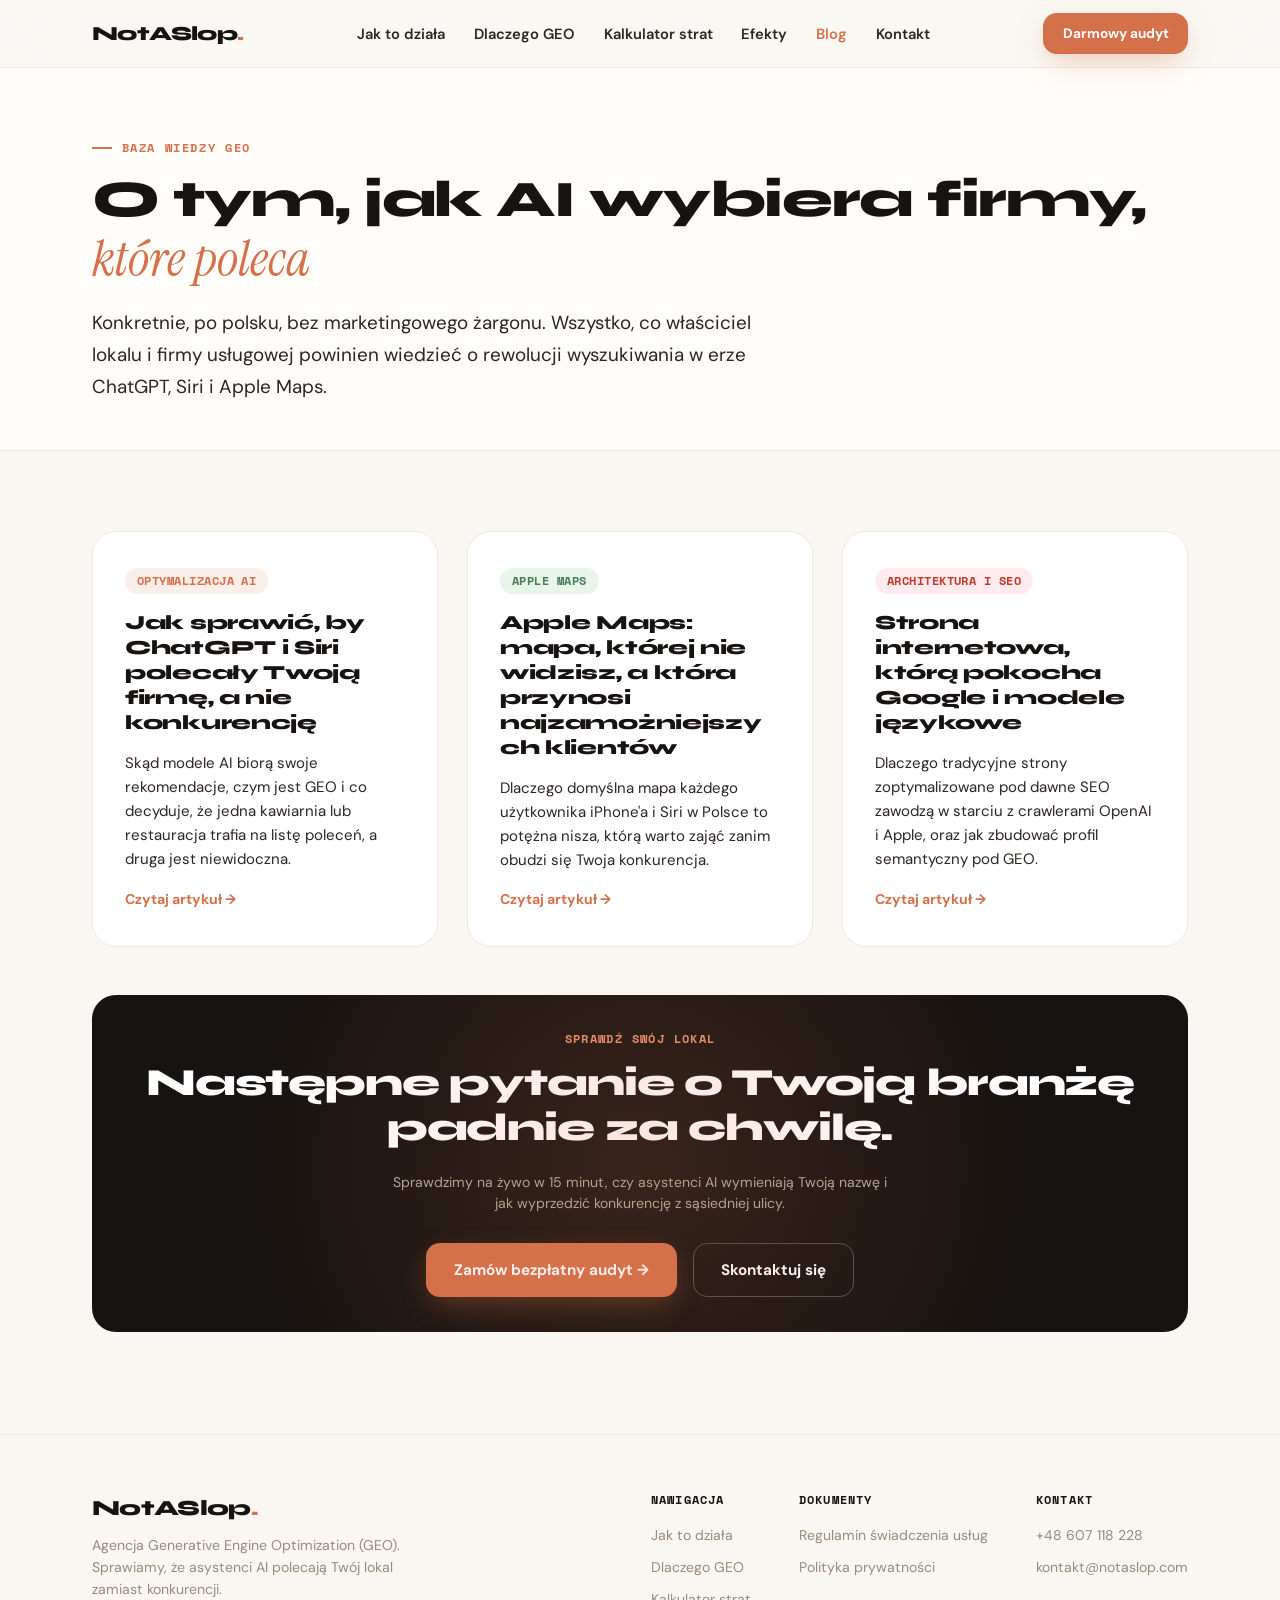
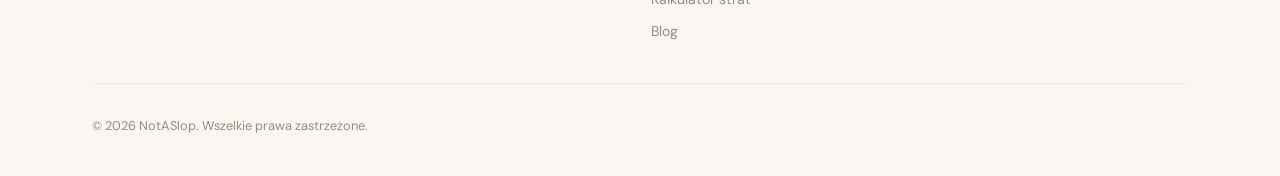
==== commit b0cbcd40: "Przywrocenie oryginalnych fontow Syne i DM Sans z notaslop.com oraz pelna naprawa responsywnosci mob" ====
--- a/blog/index.html
+++ b/blog/index.html
@@ -14,9 +14,10 @@
   <meta property="og:site_name" content="NotASlop" />
   <meta property="og:image" content="https://notaslop.com/og-cover.png" />
 
-  <!-- Google Fonts Preconnect -->
+  <!-- Google Fonts Preconnect & Stylesheet -->
   <link rel="preconnect" href="https://fonts.googleapis.com" />
   <link rel="preconnect" href="https://fonts.gstatic.com" crossorigin />
+  <link href="https://fonts.googleapis.com/css2?family=DM+Sans:opsz,wght@9..40,300;9..40,400;9..40,500;9..40,600;9..40,700&family=Instrument+Serif:ital@0;1&family=Space+Mono:wght@400;700&family=Syne:wght@600;700;800&display=swap" rel="stylesheet" />
   <link rel="stylesheet" href="/css/main.css" />
 </head>
 <body>
@@ -37,9 +38,21 @@
 
       <div class="nav-actions">
         <a href="/#audit" class="btn btn-primary nav-cta-btn">Darmowy audyt</a>
+        <button class="mobile-nav-toggle" id="mobileNavToggle" aria-label="Menu" aria-expanded="false">☰</button>
       </div>
     </div>
   </nav>
+
+  <!-- Mobile Slide-out Drawer -->
+  <div class="mobile-menu-drawer" id="mobileNavDrawer">
+    <a href="/#jak">Jak to działa</a>
+    <a href="/#versus">Dlaczego GEO</a>
+    <a href="/#kalkulator">Kalkulator strat</a>
+    <a href="/#wyniki">Efekty</a>
+    <a href="/blog/">Blog</a>
+    <a href="/kontakt/">Kontakt</a>
+    <a href="/#audit" class="btn btn-primary" style="margin-top: 1rem;">Bezpłatny pomiar</a>
+  </div>
 
   <!-- ═══ HERO ═══ -->
   <header class="page-hero">
@@ -137,5 +150,6 @@
     </div>
   </footer>
 
+  <script src="/js/app.js"></script>
 </body>
 </html>
--- a/css/main.css
+++ b/css/main.css
@@ -4,7 +4,7 @@
    Zero external CSS frameworks. 100% Native, blazing fast.
    ══════════════════════════════════════════════════════════════ */
 
-@import url('https://fonts.googleapis.com/css2?family=Fraunces:ital,opsz,wght@0,9..144,400;0,9..144,600;0,9..144,700;0,9..144,800;1,9..144,400;1,9..144,600;1,9..144,700&family=JetBrains+Mono:wght@400;500;600;700&family=Plus+Jakarta+Sans:ital,wght@0,300;0,400;0,500;0,600;0,700;0,800;1,400;1,600;1,700&display=swap');
+@import url('https://fonts.googleapis.com/css2?family=DM+Sans:opsz,wght@9..40,300;9..40,400;9..40,500;9..40,600;9..40,700&family=Instrument+Serif:ital@0;1&family=Space+Mono:wght@400;700&family=Syne:wght@600;700;800&display=swap');
 
 *, *::before, *::after {
   box-sizing: border-box;
@@ -41,11 +41,11 @@
   --red-light: #FFEBEE;
   --cobalt: #3478F6;
   
-  /* Sculpted Typography Stack */
-  --fd: 'Plus Jakarta Sans', -apple-system, BlinkMacSystemFont, 'Segoe UI', Roboto, sans-serif;
-  --fb: 'Plus Jakarta Sans', -apple-system, BlinkMacSystemFont, 'Segoe UI', Roboto, sans-serif;
-  --fs: 'Fraunces', Georgia, serif;
-  --fm: 'JetBrains Mono', ui-monospace, SFMono-Regular, monospace;
+  /* Original Typography Stack from notaslop.com */
+  --fd: 'Syne', -apple-system, BlinkMacSystemFont, sans-serif;
+  --fb: 'DM Sans', -apple-system, BlinkMacSystemFont, sans-serif;
+  --fs: 'Instrument Serif', Georgia, serif;
+  --fm: 'Space Mono', ui-monospace, monospace;
   
   /* Shadows & Curves */
   --radius-sm: 8px;
@@ -111,15 +111,22 @@
   background-color: currentColor;
 }
 
+h1, h2, h3, h4, h5, h6 {
+  overflow-wrap: break-word;
+  word-wrap: break-word;
+}
+
 .section-title {
   font-family: var(--fd);
-  font-size: clamp(2rem, 4.2vw, 3.2rem);
+  font-size: clamp(1.75rem, 4vw, 3.2rem);
   font-weight: 800;
-  line-height: 1.12;
+  line-height: 1.15;
   letter-spacing: -0.025em;
   color: var(--ink);
   margin-bottom: 1.1rem;
   text-wrap: balance;
+  overflow-wrap: break-word;
+  word-wrap: break-word;
 }
 
 .section-title em {
@@ -433,7 +440,8 @@
 .hero-trust-bar {
   display: flex;
   align-items: center;
-  gap: 1.4rem;
+  flex-wrap: wrap;
+  gap: 0.8rem 1.4rem;
   padding-top: 1.4rem;
   border-top: 1px solid var(--sand);
   font-size: 0.84rem;
@@ -444,6 +452,7 @@
   display: flex;
   gap: 0.8rem;
   align-items: center;
+  flex-wrap: wrap;
   font-family: var(--fm);
   font-size: 0.76rem;
   font-weight: 700;
@@ -456,16 +465,21 @@
   flex-direction: column;
   align-items: center;
   position: relative;
+  width: 100%;
+  max-width: 100%;
+  min-width: 0;
 }
 
 .phone-device {
-  width: min(340px, 92vw);
+  width: 100%;
+  max-width: 340px;
   background: #0E0C0A;
   border-radius: 46px;
   padding: 0.85rem;
   box-shadow: 0 40px 100px -25px rgba(23, 19, 16, 0.5), 0 0 0 1px rgba(255, 255, 255, 0.08) inset;
   position: relative;
   transition: transform 0.3s ease;
+  box-sizing: border-box;
 }
 
 .phone-notch {
@@ -592,6 +606,8 @@
   gap: 0.65rem;
   width: 100%;
   max-width: 340px;
+  min-width: 0;
+  box-sizing: border-box;
 }
 
 .sim-toggle-mode {
@@ -600,6 +616,7 @@
   background: var(--sand);
   padding: 3px;
   border-radius: 12px;
+  min-width: 0;
 }
 
 .sim-mode-btn {
@@ -613,6 +630,7 @@
   cursor: pointer;
   color: var(--muted);
   transition: all 0.2s ease;
+  min-width: 0;
 }
 
 .sim-mode-btn.active.before {
@@ -631,10 +649,21 @@
   display: flex;
   gap: 0.4rem;
   overflow-x: auto;
-  padding-bottom: 2px;
+  padding-bottom: 4px;
+  -webkit-overflow-scrolling: touch;
+  scrollbar-width: none;
+  width: 100%;
+  max-width: 100%;
+  min-width: 0;
+  box-sizing: border-box;
+}
+
+.sim-chips::-webkit-scrollbar {
+  display: none;
 }
 
 .sim-chip {
+  flex-shrink: 0;
   white-space: nowrap;
   background: var(--white);
   border: 1px solid var(--sand-dark);
@@ -842,23 +871,24 @@
   background: var(--ink);
   color: var(--cream);
   border-radius: var(--radius-lg);
-  padding: 2.2rem;
+  padding: clamp(1.6rem, 4vw, 2.2rem);
   text-align: center;
   display: flex;
   flex-direction: column;
   align-items: center;
   position: relative;
   overflow: hidden;
+  box-sizing: border-box;
+  width: 100%;
 }
 
 .calc-result-card::before {
   content: '';
   position: absolute;
-  top: -50%;
-  left: -50%;
-  width: 200%;
-  height: 200%;
-  background: radial-gradient(circle, rgba(212, 112, 74, 0.15) 0%, transparent 60%);
+  inset: 0;
+  width: 100%;
+  height: 100%;
+  background: radial-gradient(circle at 50% 50%, rgba(212, 112, 74, 0.18) 0%, transparent 70%);
   pointer-events: none;
 }
 
@@ -874,12 +904,15 @@
 
 .calc-amount {
   font-family: var(--fd);
-  font-size: clamp(2.4rem, 5vw, 3.4rem);
+  font-size: clamp(1.8rem, 4.5vw, 3.2rem);
   font-weight: 800;
   letter-spacing: -0.03em;
   color: #FFFFFF;
-  line-height: 1.1;
+  line-height: 1.15;
   margin-bottom: 0.6rem;
+  word-break: break-word;
+  overflow-wrap: break-word;
+  max-width: 100%;
 }
 
 .calc-subtext {
@@ -1313,7 +1346,10 @@
   border-bottom: 1.5px solid var(--sand);
   display: flex;
   align-items: center;
+  flex-wrap: wrap;
   gap: 0.75rem;
+  overflow-wrap: break-word;
+  word-break: break-word;
 }
 
 .legal-section h2 .sec-badge {
@@ -1349,6 +1385,7 @@
 
 .legal-table {
   width: 100%;
+  max-width: 100%;
   border-collapse: collapse;
   margin: 1.2rem 0;
   font-size: 0.9rem;
@@ -1358,6 +1395,7 @@
   padding: 0.75rem 1rem;
   border-bottom: 1px solid var(--sand);
   vertical-align: top;
+  word-break: break-word;
 }
 
 .legal-table td:first-child {
@@ -1374,12 +1412,18 @@
   margin: 1.25rem 0;
   font-size: 0.9rem;
   color: var(--ink-2);
+  word-break: break-word;
+  overflow-wrap: break-word;
+}
+
+.legal-alert a {
+  word-break: break-all;
 }
 
 /* ── BLOG CARDS & LAYOUT ── */
 .blog-grid {
   display: grid;
-  grid-template-columns: repeat(auto-fit, minmax(300px, 1fr));
+  grid-template-columns: repeat(auto-fit, minmax(min(280px, 100%), 1fr));
   gap: 1.8rem;
   margin: 3rem 0;
 }
@@ -1410,6 +1454,8 @@
   line-height: 1.25;
   letter-spacing: -0.015em;
   color: var(--ink);
+  overflow-wrap: break-word;
+  word-break: break-word;
 }
 
 .blog-card p {
@@ -1436,10 +1482,6 @@
     gap: 3rem;
   }
   
-  .phone-mockup-wrapper {
-    order: -1;
-  }
-  
   .ticker-grid {
     grid-template-columns: repeat(2, 1fr);
     gap: 2rem;
@@ -1469,8 +1511,42 @@
     display: none;
   }
   
+  .nav-cta-btn {
+    display: none;
+  }
+  
   .mobile-nav-toggle {
     display: block;
+  }
+  
+  .hero-buttons {
+    flex-direction: column;
+    width: 100%;
+  }
+
+  .hero-buttons .btn {
+    width: 100%;
+    justify-content: center;
+  }
+
+  .calc-box {
+    padding: clamp(1.4rem, 4vw, 2.2rem);
+    gap: 2rem;
+  }
+
+  .calc-result-card {
+    padding: clamp(1.4rem, 4vw, 2rem);
+  }
+
+  .audit-card {
+    padding: clamp(1.4rem, 4vw, 2.2rem);
+  }
+
+  .footer-nav {
+    display: grid;
+    grid-template-columns: repeat(auto-fit, minmax(130px, 1fr));
+    gap: 2rem;
+    width: 100%;
   }
   
   .footer-top {
@@ -1483,3 +1559,139 @@
     text-align: center;
   }
 }
+
+@media (max-width: 480px) {
+  .sw {
+    padding: 0 1rem;
+  }
+  
+  .section {
+    padding: clamp(3rem, 6vw, 4.2rem) 0;
+  }
+
+  .hero-section {
+    padding-top: calc(4.2rem + 1.4rem);
+    padding-bottom: 2.5rem;
+  }
+
+  .hero-content h1 {
+    font-size: clamp(1.9rem, 7vw, 2.5rem);
+    line-height: 1.1;
+  }
+
+  .section-title {
+    font-size: clamp(1.55rem, 6.2vw, 2.1rem);
+    line-height: 1.16;
+  }
+
+  .phone-device {
+    border-radius: 38px;
+    padding: 0.65rem;
+  }
+
+  .phone-screen {
+    min-height: 460px;
+    border-radius: 32px;
+  }
+
+  .sim-toggle-mode {
+    grid-template-columns: 1fr 1fr;
+    gap: 2px;
+  }
+
+  .sim-mode-btn {
+    font-size: 0.72rem;
+    padding: 0.45rem 0.2rem;
+    line-height: 1.2;
+    text-align: center;
+  }
+
+  .ticker-grid {
+    grid-template-columns: 1fr 1fr;
+    gap: 1.2rem;
+  }
+
+  .ticker-item .val {
+    font-size: 1.6rem;
+  }
+
+  .ticker-item .desc {
+    font-size: 0.78rem;
+  }
+
+  .vs-card {
+    padding: 1.5rem 1.1rem;
+  }
+
+  .vs-card h3 {
+    font-size: 1.3rem;
+  }
+
+  .proof-card,
+  .process-card {
+    padding: 1.5rem 1.1rem;
+  }
+
+  .proof-metric {
+    font-size: 1.85rem;
+  }
+
+  .audit-card {
+    padding: 1.5rem 1.1rem;
+    border-radius: var(--radius-lg);
+  }
+
+  .form-field input,
+  .form-field select {
+    font-size: 16px;
+  }
+
+  .channel-card {
+    padding: 1.2rem 1.1rem;
+    gap: 0.9rem;
+  }
+
+  .channel-info .val {
+    font-size: 1.05rem;
+    word-break: break-all;
+  }
+
+  .legal-box {
+    padding: 1.4rem 1.1rem;
+  }
+
+  .legal-table, .legal-table tbody, .legal-table tr, .legal-table td {
+    display: block;
+    width: 100%;
+  }
+
+  .legal-table tr {
+    margin-bottom: 1rem;
+    border-bottom: 1px solid var(--sand);
+    padding-bottom: 0.75rem;
+  }
+
+  .legal-table td {
+    padding: 0.2rem 0;
+    border-bottom: none;
+  }
+
+  .legal-table td:first-child {
+    width: 100%;
+    color: var(--terra);
+    padding-bottom: 0.25rem;
+  }
+
+  .legal-section h2 {
+    font-size: 1.15rem;
+    gap: 0.5rem;
+  }
+
+  .blog-card {
+    padding: 1.4rem 1.15rem;
+  }
+
+  .blog-card h3 {
+    font-size: 1.15rem;
+  }
+}
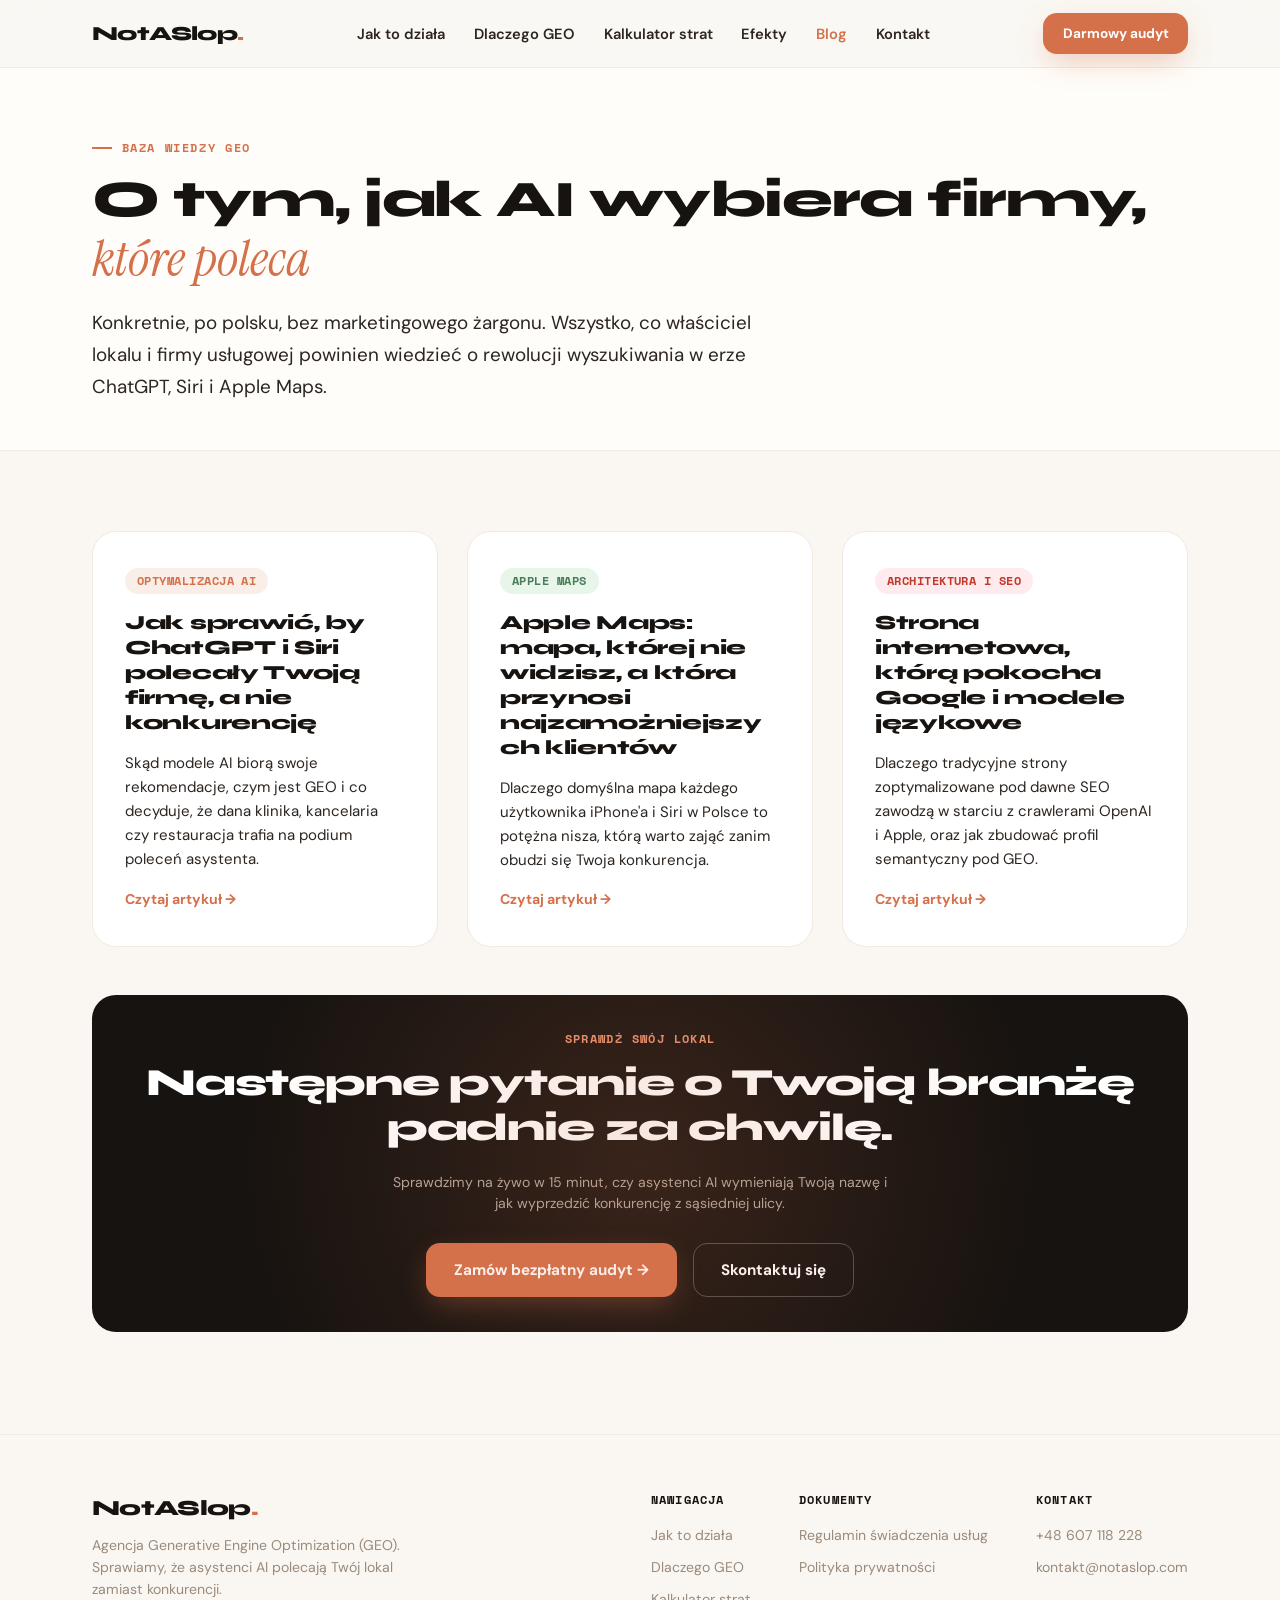
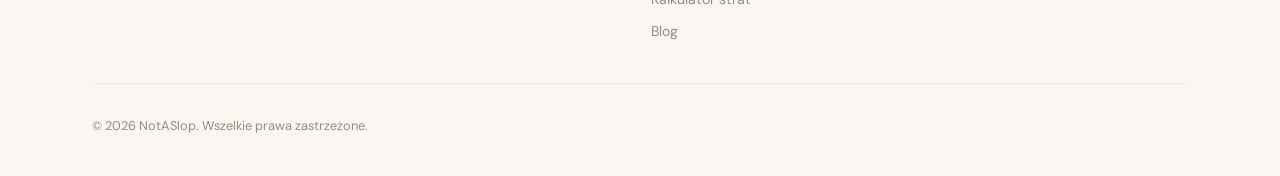
==== commit f88c0b00: "Podniesienie tresci i SEO do najwyzszego poziomu, nowe branze premium zamiast wloskiego bistro, Sche" ====
--- a/blog/index.html
+++ b/blog/index.html
@@ -13,6 +13,23 @@
   <meta property="og:url" content="https://notaslop.com/blog/" />
   <meta property="og:site_name" content="NotASlop" />
   <meta property="og:image" content="https://notaslop.com/og-cover.png" />
+  <link rel="icon" type="image/svg+xml" href="/favicon.svg" />
+
+  <!-- Schema.org Blog / CollectionPage -->
+  <script type="application/ld+json">
+  {
+    "@context": "https://schema.org",
+    "@type": "CollectionPage",
+    "name": "Baza Wiedzy GEO i AI | NotASlop",
+    "description": "Jak AI wybiera firmy, które poleca. Wiedza o pozycjonowaniu w ChatGPT, Apple Siri i Apple Maps dla liderów rynku.",
+    "url": "https://notaslop.com/blog/",
+    "publisher": {
+      "@type": "Organization",
+      "name": "NotASlop",
+      "url": "https://notaslop.com/"
+    }
+  }
+  </script>
 
   <!-- Google Fonts Preconnect & Stylesheet -->
   <link rel="preconnect" href="https://fonts.googleapis.com" />
@@ -73,7 +90,7 @@
         <a href="/blog/jak-byc-polecanym-przez-chatgpt-i-siri/" class="blog-card">
           <span class="pill-badge badge-terra" style="align-self: flex-start;">Optymalizacja AI</span>
           <h3>Jak sprawić, by ChatGPT i Siri polecały Twoją firmę, a nie konkurencję</h3>
-          <p>Skąd modele AI biorą swoje rekomendacje, czym jest GEO i co decyduje, że jedna kawiarnia lub restauracja trafia na listę poleceń, a druga jest niewidoczna.</p>
+          <p>Skąd modele AI biorą swoje rekomendacje, czym jest GEO i co decyduje, że dana klinika, kancelaria czy restauracja trafia na podium poleceń asystenta.</p>
           <span class="read-more">Czytaj artykuł →</span>
         </a>
 
--- a/css/main.css
+++ b/css/main.css
@@ -3,8 +3,6 @@
    Original Colors from notaslop.com + Sculpted Typography (Plus Jakarta Sans & Fraunces)
    Zero external CSS frameworks. 100% Native, blazing fast.
    ══════════════════════════════════════════════════════════════ */
-
-@import url('https://fonts.googleapis.com/css2?family=DM+Sans:opsz,wght@9..40,300;9..40,400;9..40,500;9..40,600;9..40,700&family=Instrument+Serif:ital@0;1&family=Space+Mono:wght@400;700&family=Syne:wght@600;700;800&display=swap');
 
 *, *::before, *::after {
   box-sizing: border-box;
@@ -930,7 +928,7 @@
 
 .proof-grid {
   display: grid;
-  grid-template-columns: repeat(3, 1fr);
+  grid-template-columns: repeat(3, minmax(0, 1fr));
   gap: 1.6rem;
   margin-top: 3rem;
 }
@@ -943,6 +941,7 @@
   display: flex;
   flex-direction: column;
   transition: transform 0.2s ease, box-shadow 0.2s ease;
+  min-width: 0;
 }
 
 .proof-card:hover {
@@ -953,11 +952,14 @@
 
 .proof-metric {
   font-family: var(--fd);
-  font-size: 2.2rem;
+  font-size: clamp(1.45rem, 5vw, 2.2rem);
   font-weight: 800;
   letter-spacing: -0.03em;
   color: var(--terra);
   margin-bottom: 0.3rem;
+  line-height: 1.15;
+  overflow-wrap: break-word;
+  word-break: break-word;
 }
 
 .proof-tag {
@@ -967,6 +969,8 @@
   text-transform: uppercase;
   color: var(--muted);
   margin-bottom: 1rem;
+  word-break: break-word;
+  overflow-wrap: break-word;
 }
 
 .proof-desc {
@@ -983,7 +987,7 @@
 
 .process-grid {
   display: grid;
-  grid-template-columns: repeat(3, 1fr);
+  grid-template-columns: repeat(3, minmax(0, 1fr));
   gap: 1.8rem;
   margin-top: 3rem;
 }
@@ -996,6 +1000,7 @@
   position: relative;
   display: flex;
   flex-direction: column;
+  min-width: 0;
 }
 
 .step-num {
@@ -1030,9 +1035,13 @@
 
 .audit-grid {
   display: grid;
-  grid-template-columns: 1fr 1fr;
+  grid-template-columns: minmax(0, 1fr) minmax(0, 1fr);
   gap: 3.5rem;
   align-items: center;
+}
+
+.audit-content {
+  min-width: 0;
 }
 
 .audit-content .section-label {
@@ -1079,6 +1088,7 @@
   border-radius: var(--radius-xl);
   padding: clamp(2rem, 4vw, 2.8rem);
   box-shadow: var(--shadow-lg);
+  min-width: 0;
 }
 
 .audit-card h3 {
@@ -1478,31 +1488,41 @@
 /* ── RESPONSIVE MEDIA QUERIES ── */
 @media (max-width: 990px) {
   .hero-grid {
-    grid-template-columns: 1fr;
+    grid-template-columns: minmax(0, 1fr);
     gap: 3rem;
   }
   
   .ticker-grid {
-    grid-template-columns: repeat(2, 1fr);
+    grid-template-columns: repeat(2, minmax(0, 1fr));
     gap: 2rem;
   }
   
   .versus-grid {
-    grid-template-columns: 1fr;
+    grid-template-columns: minmax(0, 1fr);
   }
   
   .calc-box {
-    grid-template-columns: 1fr;
+    grid-template-columns: minmax(0, 1fr);
     gap: 2.5rem;
   }
   
   .proof-grid,
   .process-grid {
-    grid-template-columns: 1fr;
+    grid-template-columns: minmax(0, 1fr);
   }
   
   .audit-grid {
-    grid-template-columns: 1fr;
+    grid-template-columns: minmax(0, 1fr);
+  }
+
+  .proof-grid > *,
+  .process-grid > *,
+  .audit-grid > *,
+  .versus-grid > *,
+  .ticker-grid > *,
+  .hero-grid > *,
+  .calc-box > * {
+    min-width: 0;
   }
 }
 
@@ -1607,7 +1627,7 @@
   }
 
   .ticker-grid {
-    grid-template-columns: 1fr 1fr;
+    grid-template-columns: minmax(0, 1fr) minmax(0, 1fr);
     gap: 1.2rem;
   }
 
@@ -1633,7 +1653,7 @@
   }
 
   .proof-metric {
-    font-size: 1.85rem;
+    font-size: clamp(1.35rem, 5.5vw, 1.7rem);
   }
 
   .audit-card {
